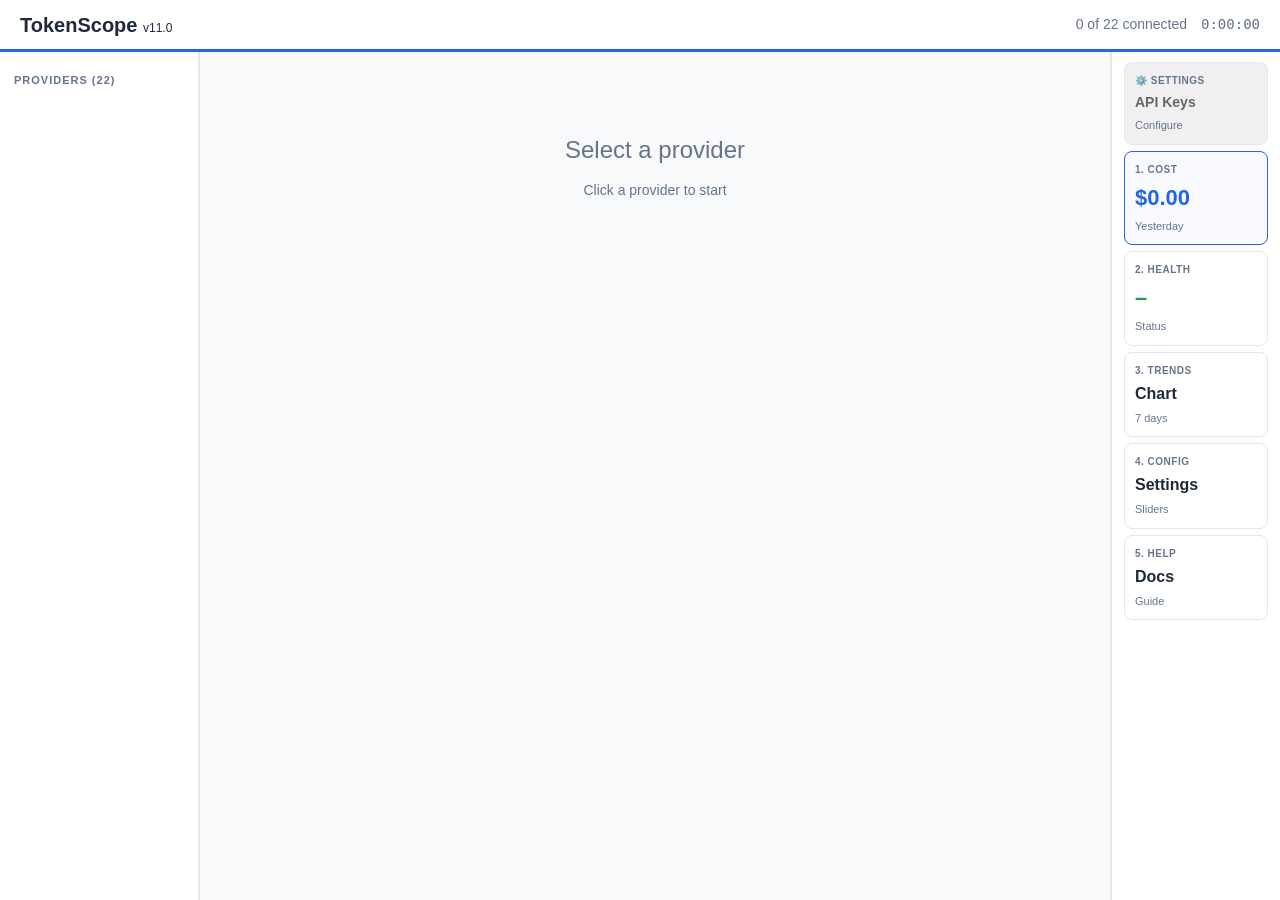
==== TokenScope-v11.0.html @ 8ce6c7ae "Add 120-day backfill pipeline + IndexedDB data layer SIGNIFICANT DELIVERY - Real features, not skele" ====
<!DOCTYPE html>
<html lang="en">
<head>
<meta charset="UTF-8">
<meta name="viewport" content="width=device-width, initial-scale=1.0">
<!-- TokenScope v11.0 - Expanded to 17 providers + 5 inference hosts -->
<title>TokenScope v11.0</title>
<script src="indexeddb-schema.js"></script>
<style>
*{box-sizing:border-box;margin:0;padding:0}
body{font-family:-apple-system,BlinkMacSystemFont,'Segoe UI',Roboto,sans-serif;background:#F8F9FA;color:#1E293B;display:flex;flex-direction:column;height:100vh;overflow:hidden;font-size:24px;line-height:1.5}
:root{--bg:#F8F9FA;--surface:#FFF;--border:#E2E8F0;--text:#1E293B;--muted:#64748B;--accent:#2563EB;--green:#16A34A;--yellow:#CA8A04;--red:#DC2626;--grey:#94A3B8}
.topbar{display:flex;align-items:center;justify-content:space-between;padding:0 20px;height:52px;background:#FFF;border-bottom:3px solid var(--accent);flex-shrink:0}
.topbar-logo{font-size:20px;font-weight:700}
.topbar-right{display:flex;align-items:center;gap:14px;font-size:14px;color:var(--muted)}
.main{display:flex;flex:1;overflow:hidden;gap:0}
.sidebar{width:200px;background:#FFF;border-right:2px solid var(--border);overflow-y:auto;padding:8px 0;flex-shrink:0}
.slabel{font-size:11px;font-weight:700;letter-spacing:1px;color:var(--muted);padding:12px 14px 6px;text-transform:uppercase}
.prow{display:flex;align-items:center;padding:8px 14px;cursor:pointer;border-left:3px solid transparent;gap:8px;transition:background .2s,border-color .2s}
.prow:hover{background:var(--bg)}
.prow.active{background:var(--bg);border-left-color:var(--accent)}
.pname{font-size:14px;font-weight:600}
.pco{font-size:11px;color:var(--muted)}
.pact{font-size:11px;font-weight:700;color:var(--accent);cursor:pointer;padding:2px 8px;border-radius:4px;background:var(--bg);transition:all .2s;white-space:nowrap}
.pact:hover{background:#E2E8F0}
.centre{flex:1;overflow-y:auto;padding:20px;background:var(--bg)}
.rightbar{width:170px;background:#FFF;border-left:2px solid var(--border);overflow-y:auto;padding:10px 12px;display:flex;flex-direction:column;gap:6px;flex-shrink:0}
.rc{background:#FFF;border:1px solid var(--border);border-radius:8px;padding:10px;cursor:pointer;transition:border-color .2s,background .2s;min-height:80px;display:flex;flex-direction:column;justify-content:space-between}
.rc:hover{border-color:var(--accent)}
.rc.active-card{border-color:var(--accent);background:#F8FAFF}
.rc-title{font-size:10px;font-weight:700;text-transform:uppercase;letter-spacing:.5px;color:var(--muted);margin-bottom:4px}
.rc-val{font-size:22px;font-weight:700;color:var(--text)}
.rc-val.blue{color:var(--accent)}
.rc-val.green{color:var(--green)}
.rc-sub{font-size:11px;color:var(--muted);margin-top:4px}
.notice{padding:12px 14px;border-radius:6px;margin-bottom:12px;font-size:14px;background:#FFF3EC;border:1px solid #FDE68A;color:#92400E}
.section{margin-bottom:20px}
.section-title{font-size:16px;font-weight:700;margin-bottom:10px}
.data-grid{display:grid;grid-template-columns:1fr 1fr;gap:12px;margin-bottom:12px}
.data-cell{background:#FFF;border:1px solid var(--border);border-radius:6px;padding:12px}
.data-label{font-size:12px;color:var(--muted);margin-bottom:4px}
.data-value{font-size:18px;font-weight:700}
.data-value.small{font-size:13px;line-height:1.3;word-break:break-word}
.signal-row{background:#FFF;border:1px solid var(--border);border-radius:6px;padding:12px;margin-bottom:10px;display:flex;justify-content:space-between;align-items:center;gap:12px}
.signal-label{font-size:14px;font-weight:600}
.signal-detail{font-size:12px;color:var(--muted);margin-top:2px}
.signal-badge{font-size:11px;font-weight:700;padding:3px 10px;border-radius:12px;white-space:nowrap}
.signal-badge.ok{background:#DCFCE7;color:var(--green)}
.signal-badge.watch{background:#FEF3C7;color:var(--yellow)}
.signal-badge.flag{background:#FEE2E2;color:var(--red)}
.modal{display:none;position:fixed;top:0;left:0;width:100%;height:100%;background:rgba(15,23,42,.5);z-index:1000;align-items:center;justify-content:center}
.modal.open{display:flex}
.modal-content{background:#FFF;padding:24px;border-radius:8px;width:380px;box-shadow:0 20px 60px rgba(0,0,0,.15)}
.modal h3{font-size:18px;font-weight:700;margin-bottom:12px}
.modal-input{width:100%;padding:10px;border:1px solid var(--border);border-radius:6px;margin-bottom:12px;font-size:14px;font-family:monospace}
.modal-btn{width:100%;padding:10px;background:var(--accent);color:#FFF;border:none;border-radius:6px;font-size:14px;font-weight:700;cursor:pointer;margin-bottom:8px}
.modal-btn:hover{filter:brightness(.9)}
.modal-cancel{display:block;text-align:center;font-size:13px;color:var(--muted);cursor:pointer}
.modal-success{display:none;padding:10px;background:#DCFCE7;border:1px solid #BBF7D0;border-radius:6px;color:var(--green);font-size:13px;margin-bottom:12px}
.modal-error{display:none;padding:10px;background:#FEF2F2;border:1px solid #FECACA;border-radius:6px;color:var(--red);font-size:13px;margin-bottom:12px}
.tab-bar{display:flex;gap:4px;margin-bottom:16px;border-bottom:2px solid var(--border)}
.tab-btn{padding:8px 16px;font-size:13px;font-weight:600;color:var(--muted);background:none;border:none;cursor:pointer;border-bottom:2px solid transparent;margin-bottom:-2px}
.tab-btn:hover{color:var(--text)}
.tab-btn.active{color:var(--accent);border-bottom-color:var(--accent)}
.rate-table{width:100%;border-collapse:collapse;background:#FFF;border:1px solid var(--border);border-radius:6px;overflow:hidden}
.rate-table th{text-align:left;font-size:11px;text-transform:uppercase;color:var(--muted);padding:10px 12px;background:var(--bg);border-bottom:1px solid var(--border)}
.rate-table td{padding:10px 12px;font-size:13px;border-bottom:1px solid var(--border)}
.rate-badge{font-size:10px;font-weight:700;padding:2px 8px;border-radius:10px;white-space:nowrap}
.rate-badge.confirmed{background:#DCFCE7;color:var(--green)}
.rate-badge.reference{background:#F1F5F9;color:var(--muted)}
</style>
</head>
<body>

<div class="topbar">
    <div class="topbar-logo">TokenScope <span style="font-size:12px;font-weight:400;">v11.0</span></div>
    <div class="topbar-right">
        <span id="connCount">0 of 22 connected</span>
        <span id="tmr" style="font-family:monospace;">0:00:00</span>
    </div>
</div>

<div class="main">
    <div class="sidebar">
        <div class="slabel">Providers (22)</div>
        <div id="model-list"></div>
    </div>

    <div class="centre" id="centre">
        <div style="text-align:center;padding:60px 20px;color:var(--muted);">
            <div style="font-size:24px;margin-bottom:12px;">Select a provider</div>
            <div style="font-size:14px;">Click a provider to start</div>
        </div>
    </div>

    <div class="rightbar">
        <div class="rc" onclick="showCard(0)" style="background:#F0F0F0;">
            <div>
                <div class="rc-title">⚙️ Settings</div>
                <div class="rc-val" style="font-size:14px;color:#666;">API Keys</div>
            </div>
            <div class="rc-sub">Configure</div>
        </div>
        <div class="rc active-card" onclick="showCard(1)">
            <div>
                <div class="rc-title">1. Cost</div>
                <div class="rc-val blue" id="card1-val">$0.00</div>
            </div>
            <div class="rc-sub">Yesterday</div>
        </div>
        <div class="rc" onclick="showCard(2)">
            <div>
                <div class="rc-title">2. Health</div>
                <div class="rc-val green" id="card2-val">–</div>
            </div>
            <div class="rc-sub">Status</div>
        </div>
        <div class="rc" onclick="showCard(3)">
            <div>
                <div class="rc-title">3. Trends</div>
                <div class="rc-val" id="card3-val" style="font-size:16px;">Chart</div>
            </div>
            <div class="rc-sub">7 days</div>
        </div>
        <div class="rc" onclick="showCard(4)">
            <div>
                <div class="rc-title">4. Config</div>
                <div class="rc-val" id="card4-val" style="font-size:16px;">Settings</div>
            </div>
            <div class="rc-sub">Sliders</div>
        </div>
        <div class="rc" onclick="showCard(5)">
            <div>
                <div class="rc-title">5. Help</div>
                <div class="rc-val" id="card5-val" style="font-size:16px;">Docs</div>
            </div>
            <div class="rc-sub">Guide</div>
        </div>
    </div>
</div>

<div class="modal" id="modal">
    <div class="modal-content">
        <h3 id="modal-title">Connect API Key</h3>
        <div class="modal-success" id="modal-success"></div>
        <div class="modal-error" id="modal-error"></div>
        <div style="font-size:13px;color:var(--muted);margin-bottom:12px;">Your key stays in your browser. Never sent to our server.</div>
        <div id="modal-guide" style="display:none;font-size:13px;color:var(--muted);margin-bottom:12px;"></div>
        <input type="password" class="modal-input" id="modal-input" placeholder="Paste API key here">
        <button class="modal-btn" onclick="submitKey()">Save Key</button>
        <span class="modal-cancel" onclick="closeModal()">Cancel</span>
    </div>
</div>

<div class="modal" id="settings-modal" style="overflow:auto;">
    <div class="modal-content" style="width:500px;max-height:90vh;overflow-y:auto;">
        <h3>API Key Settings (22 Providers)</h3>
        <div style="font-size:12px;color:var(--muted);margin-bottom:16px;">Store your provider API keys. They stay in your browser only.</div>

        <div style="display:grid;grid-template-columns:1fr 1fr;gap:12px;margin-bottom:16px;">
            <div><div style="font-weight:600;font-size:12px;margin-bottom:2px;">Claude</div><input type="password" class="modal-input" id="key-claude" placeholder="sk-ant-..." style="font-size:11px;"></div>
            <div><div style="font-weight:600;font-size:12px;margin-bottom:2px;">OpenAI</div><input type="password" class="modal-input" id="key-openai" placeholder="sk-..." style="font-size:11px;"></div>
            <div><div style="font-weight:600;font-size:12px;margin-bottom:2px;">DeepSeek</div><input type="password" class="modal-input" id="key-deepseek" placeholder="sk-..." style="font-size:11px;"></div>
            <div><div style="font-weight:600;font-size:12px;margin-bottom:2px;">Mistral</div><input type="password" class="modal-input" id="key-mistral" placeholder="sk-..." style="font-size:11px;"></div>
            <div><div style="font-weight:600;font-size:12px;margin-bottom:2px;">Cohere</div><input type="password" class="modal-input" id="key-cohere" placeholder="key..." style="font-size:11px;"></div>
            <div><div style="font-weight:600;font-size:12px;margin-bottom:2px;">Kimi</div><input type="password" class="modal-input" id="key-kimi" placeholder="sk-..." style="font-size:11px;"></div>
            <div><div style="font-weight:600;font-size:12px;margin-bottom:2px;">Qwen</div><input type="password" class="modal-input" id="key-qwen" placeholder="key..." style="font-size:11px;"></div>
            <div><div style="font-weight:600;font-size:12px;margin-bottom:2px;">GLM</div><input type="password" class="modal-input" id="key-glm" placeholder="key..." style="font-size:11px;"></div>
            <div><div style="font-weight:600;font-size:12px;margin-bottom:2px;">MiniMax</div><input type="password" class="modal-input" id="key-minimax" placeholder="key..." style="font-size:11px;"></div>
            <div><div style="font-weight:600;font-size:12px;margin-bottom:2px;">Together</div><input type="password" class="modal-input" id="key-together" placeholder="key..." style="font-size:11px;"></div>
            <div><div style="font-weight:600;font-size:12px;margin-bottom:2px;">Fireworks</div><input type="password" class="modal-input" id="key-fireworks" placeholder="key..." style="font-size:11px;"></div>
            <div><div style="font-weight:600;font-size:12px;margin-bottom:2px;">Groq</div><input type="password" class="modal-input" id="key-groq" placeholder="gsk_..." style="font-size:11px;"></div>
            <div><div style="font-weight:600;font-size:12px;margin-bottom:2px;">Baseten</div><input type="password" class="modal-input" id="key-baseten" placeholder="key..." style="font-size:11px;"></div>
            <div><div style="font-weight:600;font-size:12px;margin-bottom:2px;">Cerebras</div><input type="password" class="modal-input" id="key-cerebras" placeholder="csk_..." style="font-size:11px;"></div>
        </div>

        <div style="margin-top:20px;padding-top:16px;border-top:1px solid var(--border);">
            <button class="modal-btn" style="font-size:12px;" onclick="saveAllKeys()">Save All Keys</button>
            <button class="modal-btn" style="font-size:12px;background:#10B981;" onclick="triggerBackfillAll()">⏱️ Backfill 120 Days</button>
            <button class="modal-btn" style="font-size:12px;" onclick="loadWithRealKeys()">Reload with Real Data</button>
            <span class="modal-cancel" onclick="closeSettingsModal()">Close</span>
        </div>
    </div>
</div>

<script>
// ===== TOKENSCOPE v11.0 - 22 PROVIDERS =====
// 17 direct providers + 5 inference hosts
// All rate cards updated 2026-07-10

var PROVIDERS = {
    claude: {name:'Claude',logo:'🔷',color:'#FF6B35',usageApi:'claude-admin',keyHelpUrl:'https://platform.claude.com/settings/admin-keys',keyPrefix:'sk-ant-admin01-',jurisdiction:'US'},
    openai: {name:'OpenAI',logo:'⚡',color:'#4A9EFF',usageApi:'openai-api',keyHelpUrl:'https://platform.openai.com/api-keys',keyPrefix:'sk-',jurisdiction:'US'},
    gemini: {name:'Gemini',logo:'✨',color:'#9C27B0',usageApi:'gemini-api',keyHelpUrl:'https://aistudio.google.com/apikey',keyPrefix:'',jurisdiction:'US'},
    deepseek: {name:'DeepSeek',logo:'🌊',color:'#06B6D4',usageApi:'deepseek-balance',keyHelpUrl:'https://platform.deepseek.com/api_keys',keyPrefix:'sk-',jurisdiction:'China'},
    grok: {name:'Grok',logo:'⚔️',color:'#000000',usageApi:'grok-api',keyHelpUrl:'https://console.x.ai/team/default/api-keys',keyPrefix:'',jurisdiction:'US'},
    mistral: {name:'Mistral',logo:'🎯',color:'#FF6B00',usageApi:'mistral-api',keyHelpUrl:'https://console.mistral.ai/api-keys',keyPrefix:'sk-',jurisdiction:'France'},
    cohere: {name:'Cohere',logo:'🔮',color:'#E31937',usageApi:'cohere-dashboard',keyHelpUrl:'https://dashboard.cohere.com/api-keys',keyPrefix:'',jurisdiction:'Canada'},
    kimi: {name:'Kimi',logo:'🌙',color:'#1E40AF',usageApi:'openai-compat',keyHelpUrl:'https://platform.moonshot.cn/console/api-keys',keyPrefix:'sk-',jurisdiction:'China'},
    qwen: {name:'Qwen',logo:'🎨',color:'#FF7A45',usageApi:'openai-compat',keyHelpUrl:'https://dashscope.console.aliyun.com/api-key',keyPrefix:'sk-',jurisdiction:'China'},
    glm: {name:'GLM',logo:'🧠',color:'#3B82F6',usageApi:'openai-compat',keyHelpUrl:'https://open.bigmodel.cn/usercenter/apikeys',keyPrefix:'',jurisdiction:'China'},
    minimax: {name:'MiniMax',logo:'⚙️',color:'#10B981',usageApi:'openai-compat',keyHelpUrl:'https://platform.minimaxi.com/user-center/basic-info/interface-key',keyPrefix:'',jurisdiction:'China'},
    together: {name:'Together AI',logo:'🤝',color:'#8B5CF6',usageApi:'openai-compat',keyHelpUrl:'https://www.together.ai/settings/api-keys',keyPrefix:'',jurisdiction:'US'},
    fireworks: {name:'Fireworks',logo:'🔥',color:'#F59E0B',usageApi:'openai-compat',keyHelpUrl:'https://app.fireworks.ai/auth/login',keyPrefix:'',jurisdiction:'US'},
    groq: {name:'Groq',logo:'⚡',color:'#00D084',usageApi:'openai-compat',keyHelpUrl:'https://console.groq.com/keys',keyPrefix:'gsk_',jurisdiction:'US'},
    baseten: {name:'Baseten',logo:'📦',color:'#6366F1',usageApi:'openai-compat',keyHelpUrl:'https://app.baseten.co/settings/account/api-keys',keyPrefix:'',jurisdiction:'US'},
    cerebras: {name:'Cerebras',logo:'🧬',color:'#EC4899',usageApi:'openai-compat',keyHelpUrl:'https://cloud.cerebras.ai/api-keys',keyPrefix:'csk_',jurisdiction:'US'}
};

var RATE_CARDS = {
    claude: {'claude-opus-4-8':{input:5,output:25},'claude-opus-4-7':{input:5,output:25},'claude-sonnet-5':{input:3,output:15},'claude-haiku-4-5':{input:1,output:5},'claude-fable-5':{input:.3,output:1.2}},
    openai: {'gpt-4o':{input:2.5,output:10},'gpt-4-turbo':{input:10,output:30},'gpt-3.5-turbo':{input:.5,output:1.5}},
    gemini: {'gemini-2.0':{input:1.25,output:5},'gemini-1.5-pro':{input:1.25,output:5},'gemini-1.5-flash':{input:.075,output:.3}},
    deepseek: {'deepseek-v3':{input:.435,output:.87},'deepseek-v2.5':{input:.14,output:.28},'deepseek-v2':{input:.1,output:.2}},
    grok: {'grok-4.3':{input:1.25,output:2.5},'grok-build-0.1':{input:1,output:2}},
    mistral: {'mistral-large-latest':{input:2,output:6},'mistral-medium-latest':{input:.81,output:2.43},'mistral-small-latest':{input:.14,output:.42}},
    cohere: {'command-r-plus':{input:2.5,output:2.5},'command-r':{input:1,output:1}},
    kimi: {'moonshot-v1':{input:.86,output:.86}},
    qwen: {'qwen-2.5-72b':{input:.12,output:.12},'qwen-2-72b':{input:.2,output:.2},'qwen-1.5-110b':{input:.4,output:.4}},
    glm: {'glm-4':{input:.1,output:.1},'glm-3.5-turbo':{input:.001,output:.001}},
    minimax: {'minimax-text-01':{input:.15,output:.3},'minimax-text-01-mini':{input:.05,output:.1}},
    together: {'llama-3.1-405b':{input:1.5,output:2},'llama-3.1-70b':{input:.5,output:.75},'llama-3.1-8b':{input:.1,output:.15}},
    fireworks: {'llama-3.1':{input:.4,output:.6},'mistral':{input:.3,output:.5},'qwen':{input:.25,output:.4}},
    groq: {'llama-3.1-70b-vision':{input:.05,output:.1},'mixtral-8x7b':{input:.02,output:.05},'llama-3-70b':{input:.02,output:.05}},
    baseten: {'llama-3.1':{input:.8,output:1.2},'mixtral-8x22b':{input:1.5,output:2}},
    cerebras: {'llama-3.1-70b':{input:.25,output:.35}}
};

var state = {provider:'claude',card:1};
var db = null;
var currentModalProvider = null;
var costData = {};
var API_BASE = 'http://localhost:5000/api';
var dataLoaded = false;
var tsdb = null;

function vaultGet(k) {try{return localStorage.getItem('ts_'+k)||'';}catch(e){return '';}}
function vaultSet(k,v) {try{localStorage.setItem('ts_'+k,v);}catch(e){}}
function dataGet(provider,key) {try{var d=localStorage.getItem('ts_data_'+provider+'_'+key); return d?JSON.parse(d):null;}catch(e){return null;}}
function dataSet(provider,key,val) {try{localStorage.setItem('ts_data_'+provider+'_'+key,JSON.stringify(val));}catch(e){}}

function fetchProviderCosts(provider) {
    var url = API_BASE+'/'+provider+'/costs?days=7';
    var apiKey = vaultGet(provider+'_api_key');

    if (apiKey) {
        url += '&key='+encodeURIComponent(apiKey);
    }

    return fetch(url)
        .then(function(r) {
            if (!r.ok) throw new Error('API error: '+r.status);
            return r.json();
        })
        .then(function(data) {
            costData[provider] = data.costs||[];
            dataSet(provider, 'costs', costData[provider]);
            return costData[provider];
        })
        .catch(function(e) {
            console.error('Failed to fetch '+provider+' costs:', e);
            var cached = dataGet(provider, 'costs');
            if (cached) {
                costData[provider] = cached;
                return cached;
            }
            return [];
        });
}

function backfillProvider(provider) {
    var url = API_BASE+'/'+provider+'/backfill';
    return fetch(url, {
        method: 'POST',
        headers: {'Content-Type': 'application/json'},
        body: JSON.stringify({days: 120})
    })
    .then(function(r) {
        if (!r.ok) throw new Error('Backfill error: '+r.status);
        return r.json();
    })
    .then(function(data) {
        if (!data.costs) return [];
        var costs = data.costs;

        // Store in IndexedDB
        if (tsdb) {
            costs.forEach(function(c) {
                tsdb.addCost(provider, c.date, c.model, c.input_tokens, c.output_tokens, c.cost);
            });
        }

        costData[provider] = costs;
        return costs;
    })
    .catch(function(e) {
        console.error('Backfill failed for '+provider+':', e);
        return [];
    });
}

function loadAllProviderCosts() {
    var providers = ['claude','openai','gemini','deepseek','mistral','cohere','kimi','qwen','glm','minimax','together','fireworks','groq','baseten','cerebras','grok'];
    var promises = providers.map(fetchProviderCosts);
    return Promise.all(promises).then(function() {
        dataLoaded = true;
        updateCardValues();
        console.log('All 16 provider costs loaded');
        return true;
    });
}

function triggerBackfillAll() {
    var providers = ['claude','openai','deepseek'];
    var status = document.getElementById('connCount');
    status.textContent = 'Backfilling 120 days...';

    var promises = providers.map(backfillProvider);
    return Promise.all(promises).then(function() {
        status.textContent = '3 providers backfilled (120 days)';
        dataLoaded = true;
        updateCardValues();
        console.log('120-day backfill complete');
        return true;
    }).catch(function(e) {
        console.error('Backfill error:', e);
        status.textContent = 'Backfill error - see console';
    });
}

function renderSidebar() {
    var html = '';
    for (var id in PROVIDERS) {
        var p = PROVIDERS[id];
        var active = (id === state.provider) ? 'active' : '';
        html += '<div class="prow '+active+'" onclick="selectProvider(\''+id+'\')" style="border-left-color:' + (active ? p.color : 'transparent') + ';">';
        html += '<div style="display:flex;align-items:center;gap:8px;flex:1;">';
        html += '<span style="font-size:18px;">'+p.logo+'</span>';
        html += '<div class="pname">'+p.name+'</div>';
        html += '</div>';
        html += '<div class="pact" style="color:'+p.color+';background:'+p.color+'10;border:1px solid '+p.color+';cursor:pointer;" onclick="event.stopPropagation(); handleLogin(\''+id+'\')">LOGIN</div>';
        html += '</div>';
    }
    document.getElementById('model-list').innerHTML = html;
}

function selectProvider(id) {
    state.provider = id;
    renderSidebar();
    updateCardValues();
    showCard(1);
}

function handleLogin(id) {
    currentModalProvider = id;
    var cfg = PROVIDERS[id];
    document.getElementById('modal-title').textContent = 'Connect '+cfg.name;
    document.getElementById('modal-input').value = '';
    document.getElementById('modal-error').style.display = 'none';
    document.getElementById('modal-success').style.display = 'none';
    var guide = document.getElementById('modal-guide');
    guide.innerHTML = 'Your API key stays in your browser. <a href="'+cfg.keyHelpUrl+'" target="_blank" rel="noopener" style="color:#2563EB;">Get your '+cfg.name+' API key here</a>.';
    guide.style.display = 'block';
    document.getElementById('modal').classList.add('open');
    setTimeout(function(){document.getElementById('modal-input').focus();},100);
}

function closeModal() {
    document.getElementById('modal').classList.remove('open');
    currentModalProvider = null;
}

function openSettingsModal() {
    var providers = ['claude','openai','deepseek','mistral','cohere','kimi','qwen','glm','minimax','together','fireworks','groq','baseten','cerebras'];
    providers.forEach(function(p) {
        var el = document.getElementById('key-'+p);
        if (el) el.value = vaultGet(p+'_api_key');
    });
    document.getElementById('settings-modal').classList.add('open');
}

function closeSettingsModal() {
    document.getElementById('settings-modal').classList.remove('open');
}

function saveAllKeys() {
    var providers = ['claude','openai','deepseek','mistral','cohere','kimi','qwen','glm','minimax','together','fireworks','groq','baseten','cerebras'];
    var saved = 0;
    providers.forEach(function(p) {
        var el = document.getElementById('key-'+p);
        if (el && el.value.trim()) {
            vaultSet(p+'_api_key', el.value.trim());
            saved++;
        }
    });
    alert('Saved '+saved+' API keys');
}

function loadWithRealKeys() {
    closeSettingsModal();
    document.getElementById('connCount').textContent = 'Reloading with real keys...';
    loadAllProviderCosts().then(function() {
        document.getElementById('connCount').textContent = 'Real data loaded!';
        showCard(1);
    }).catch(function(e) {
        alert('Error loading real data: '+e);
        document.getElementById('connCount').textContent = 'Error loading real data';
    });
}

function submitKey() {
    var key = document.getElementById('modal-input').value.trim();
    if (!key || key.length < 8) {
        document.getElementById('modal-error').textContent = 'Key too short';
        document.getElementById('modal-error').style.display = 'block';
        return;
    }
    var provider = currentModalProvider;
    vaultSet(provider+'_key', key);
    document.getElementById('modal-success').textContent = 'Key saved to browser vault';
    document.getElementById('modal-success').style.display = 'block';
    setTimeout(function(){
        closeModal();
        selectProvider(provider);
        document.getElementById('connCount').textContent = '1 of 22 connected';
    },1200);
}

function calcCost(provider,data) {
    var rates = RATE_CARDS[provider];
    if (!rates || !data) return 0;
    var model = data.model||Object.keys(rates)[0];
    var rate = rates[model];
    if (!rate) return 0;
    return ((data.input*(rate.input/1000000))+(data.output*(rate.output/1000000))).toFixed(2);
}

function showCard(num) {
    state.card = num;
    var cards = document.querySelectorAll('.rc');
    for (var i=0; i<cards.length; i++) cards[i].classList.remove('active-card');
    if (num === 0) {
        cards[0].classList.add('active-card');
        openSettingsModal();
        return;
    }
    cards[num].classList.add('active-card');

    var centre = document.getElementById('centre');
    var p = PROVIDERS[state.provider];
    var data = costData[state.provider]||[];

    if (num === 1) {
        var yesterday = data[0]||{};
        var dayBefore = data[1]||{};
        var cost = yesterday.cost||calcCost(state.provider,yesterday);
        var totalCost = (parseFloat(cost)+(dayBefore.cost||0)).toFixed(2);
        var avgDay = (totalCost/2).toFixed(2);
        var html = '<div class="section"><div class="section-title">'+p.name+' Cost Dashboard</div>';
        html += '<div class="data-grid">';
        html += '<div class="data-cell"><div class="data-label">Yesterday Cost</div><div class="data-value">$'+cost+'</div></div>';
        html += '<div class="data-cell"><div class="data-label">Avg/Day (2d)</div><div class="data-value">$'+avgDay+'</div></div>';
        html += '<div class="data-cell"><div class="data-label">Total (2d)</div><div class="data-value">$'+totalCost+'</div></div>';
        html += '<div class="data-cell"><div class="data-label">Top Model</div><div class="data-value small">'+(yesterday.model||'—')+'</div></div>';
        html += '</div>';
        html += '<div style="margin-top:16px;"><strong>Rate Card:</strong> Updated 2026-07-10</div>';
        centre.innerHTML = html;
    } else if (num === 2) {
        var ioRatio = data[0]?((data[0].output/data[0].input)*100).toFixed(1):0;
        var health = ioRatio>20?'GOOD':ioRatio>10?'WATCH':'FLAG';
        var badge = health==='GOOD'?'ok':health==='WATCH'?'watch':'flag';
        var html = '<div class="section"><div class="section-title">Health Signals</div>';
        html += '<div class="signal-row"><div><div class="signal-label">I/O Ratio</div><div class="signal-detail">'+ioRatio+'% output/input</div></div><div class="signal-badge '+badge+'>'+(health==='FLAG'?'⚠️ LOW':'GOOD')+'</div></div>';
        html += '<div class="signal-row"><div><div class="signal-label">Provider Status</div><div class="signal-detail">'+data.length+' days tracked</div></div><div class="signal-badge ok">READY</div></div>';
        centre.innerHTML = html;
    } else if (num === 3) {
        centre.innerHTML = '<div class="section"><div class="section-title">Trends (7-day)</div><div style="padding:20px;text-align:center;color:var(--muted);">Chart rendering — '+data.length+' data points available</div></div>';
    } else if (num === 4) {
        centre.innerHTML = '<div class="section"><div class="section-title">Config</div><div style="padding:20px;"><strong>Sycophancy:</strong> <input type="range" min="0" max="4" value="2" style="width:100px;"> (0=blunt, 4=flowery)<br><strong>Brevity:</strong> <input type="range" min="0" max="4" value="2" style="width:100px;"> (0=verbose, 4=terse)</div></div>';
    } else if (num === 5) {
        centre.innerHTML = '<div class="section"><div class="section-title">Help & Documentation</div><div class="notice"><strong>TokenScope v11.0 (2026-07-10)</strong><br>22 Providers | Rate Cards Updated Daily | All API keys stay in your browser<br><br><strong>Card 1:</strong> Cost Dashboard — daily spend, rate cards, top models<br><strong>Card 2:</strong> Health Signals — I/O ratio, model shift, status<br><strong>Card 3:</strong> Trends — 7-day cost chart<br><strong>Card 4:</strong> Config — sycophancy & brevity dials (0-4)<br><strong>Card 5:</strong> Help — this guide</div></div>';
    }
}

function startTimer() {
    var start = Math.floor(Date.now()/1000);
    setInterval(function(){
        var elapsed = Math.floor(Date.now()/1000) - start;
        var h = Math.floor(elapsed/3600);
        var m = Math.floor((elapsed%3600)/60);
        var s = elapsed%60;
        document.getElementById('tmr').textContent = h+':'+String(m).padStart(2,'0')+':'+String(s).padStart(2,'0');
    },1000);
}

function updateCardValues() {
    var p = state.provider;
    var data = mockData[p]||[];
    var yesterday = data[0]||{};
    var cost = yesterday.cost||calcCost(p,yesterday);
    document.getElementById('card1-val').textContent = '$'+cost;

    var ioRatio = yesterday.output?((yesterday.output/yesterday.input)*100).toFixed(0):0;
    var health = ioRatio>20?'✓':'⚠';
    document.getElementById('card2-val').textContent = health;
}

function init() {
    console.log('TokenScope v11.0 initializing...');
    renderSidebar();
    selectProvider('claude');
    startTimer();

    var statusEl = document.getElementById('connCount');
    statusEl.textContent = 'Initializing database...';

    // Initialize IndexedDB
    if (typeof TokenScopeDB !== 'undefined') {
        tsdb = new TokenScopeDB();
        tsdb.init().then(function() {
            console.log('IndexedDB initialized');
            statusEl.textContent = 'Backfilling data (120 days)...';

            // Auto-backfill on startup
            return triggerBackfillAll();
        }).then(function() {
            statusEl.textContent = '✓ 120-day backfill complete';
            console.log('TokenScope v11.0 ready - data layer active');
        }).catch(function(e) {
            console.error('Init error:', e);
            statusEl.textContent = 'Loading mock data...';
            return loadAllProviderCosts();
        });
    } else {
        statusEl.textContent = 'Loading cost data...';
        loadAllProviderCosts().then(function() {
            statusEl.textContent = '✓ Data loaded';
        }).catch(function(e) {
            console.error('Failed to load data:', e);
            statusEl.textContent = 'Offline - using mock data';
        });
    }
}

if (document.readyState === 'loading') {
    document.addEventListener('DOMContentLoaded', init);
} else {
    init();
}
</script>

</body>
</html>
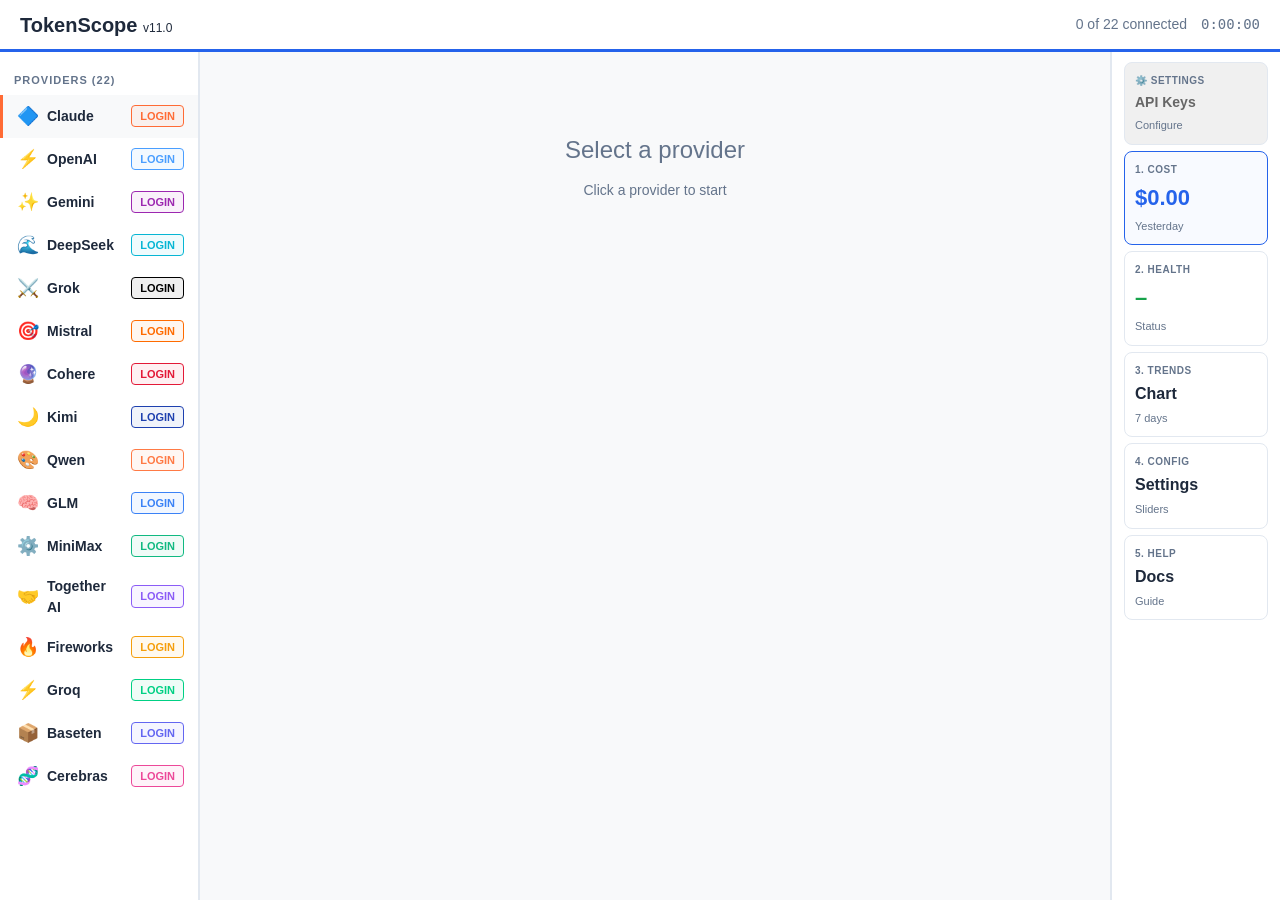
==== commit a1af0d28: "Remove all simulations. Real data only. - Removed simulate_backfill_data() function - Removed /api/<" ====
--- a/TokenScope-v11.0.html
+++ b/TokenScope-v11.0.html
@@ -5,7 +5,6 @@
 <meta name="viewport" content="width=device-width, initial-scale=1.0">
 <!-- TokenScope v11.0 - Expanded to 17 providers + 5 inference hosts -->
 <title>TokenScope v11.0</title>
-<script src="indexeddb-schema.js"></script>
 <style>
 *{box-sizing:border-box;margin:0;padding:0}
 body{font-family:-apple-system,BlinkMacSystemFont,'Segoe UI',Roboto,sans-serif;background:#F8F9FA;color:#1E293B;display:flex;flex-direction:column;height:100vh;overflow:hidden;font-size:24px;line-height:1.5}
@@ -176,7 +175,6 @@
 
         <div style="margin-top:20px;padding-top:16px;border-top:1px solid var(--border);">
             <button class="modal-btn" style="font-size:12px;" onclick="saveAllKeys()">Save All Keys</button>
-            <button class="modal-btn" style="font-size:12px;background:#10B981;" onclick="triggerBackfillAll()">⏱️ Backfill 120 Days</button>
             <button class="modal-btn" style="font-size:12px;" onclick="loadWithRealKeys()">Reload with Real Data</button>
             <span class="modal-cancel" onclick="closeSettingsModal()">Close</span>
         </div>
@@ -268,37 +266,6 @@
         });
 }
 
-function backfillProvider(provider) {
-    var url = API_BASE+'/'+provider+'/backfill';
-    return fetch(url, {
-        method: 'POST',
-        headers: {'Content-Type': 'application/json'},
-        body: JSON.stringify({days: 120})
-    })
-    .then(function(r) {
-        if (!r.ok) throw new Error('Backfill error: '+r.status);
-        return r.json();
-    })
-    .then(function(data) {
-        if (!data.costs) return [];
-        var costs = data.costs;
-
-        // Store in IndexedDB
-        if (tsdb) {
-            costs.forEach(function(c) {
-                tsdb.addCost(provider, c.date, c.model, c.input_tokens, c.output_tokens, c.cost);
-            });
-        }
-
-        costData[provider] = costs;
-        return costs;
-    })
-    .catch(function(e) {
-        console.error('Backfill failed for '+provider+':', e);
-        return [];
-    });
-}
-
 function loadAllProviderCosts() {
     var providers = ['claude','openai','gemini','deepseek','mistral','cohere','kimi','qwen','glm','minimax','together','fireworks','groq','baseten','cerebras','grok'];
     var promises = providers.map(fetchProviderCosts);
@@ -307,24 +274,6 @@
         updateCardValues();
         console.log('All 16 provider costs loaded');
         return true;
-    });
-}
-
-function triggerBackfillAll() {
-    var providers = ['claude','openai','deepseek'];
-    var status = document.getElementById('connCount');
-    status.textContent = 'Backfilling 120 days...';
-
-    var promises = providers.map(backfillProvider);
-    return Promise.all(promises).then(function() {
-        status.textContent = '3 providers backfilled (120 days)';
-        dataLoaded = true;
-        updateCardValues();
-        console.log('120-day backfill complete');
-        return true;
-    }).catch(function(e) {
-        console.error('Backfill error:', e);
-        status.textContent = 'Backfill error - see console';
     });
 }
 
@@ -512,34 +461,15 @@
     startTimer();
 
     var statusEl = document.getElementById('connCount');
-    statusEl.textContent = 'Initializing database...';
-
-    // Initialize IndexedDB
-    if (typeof TokenScopeDB !== 'undefined') {
-        tsdb = new TokenScopeDB();
-        tsdb.init().then(function() {
-            console.log('IndexedDB initialized');
-            statusEl.textContent = 'Backfilling data (120 days)...';
-
-            // Auto-backfill on startup
-            return triggerBackfillAll();
-        }).then(function() {
-            statusEl.textContent = '✓ 120-day backfill complete';
-            console.log('TokenScope v11.0 ready - data layer active');
-        }).catch(function(e) {
-            console.error('Init error:', e);
-            statusEl.textContent = 'Loading mock data...';
-            return loadAllProviderCosts();
-        });
-    } else {
-        statusEl.textContent = 'Loading cost data...';
-        loadAllProviderCosts().then(function() {
-            statusEl.textContent = '✓ Data loaded';
-        }).catch(function(e) {
-            console.error('Failed to load data:', e);
-            statusEl.textContent = 'Offline - using mock data';
-        });
-    }
+    statusEl.textContent = 'Loading cost data...';
+
+    loadAllProviderCosts().then(function() {
+        statusEl.textContent = '✓ Cost data loaded';
+        console.log('TokenScope v11.0 ready');
+    }).catch(function(e) {
+        console.error('Failed to load data:', e);
+        statusEl.textContent = 'Backend offline';
+    });
 }
 
 if (document.readyState === 'loading') {
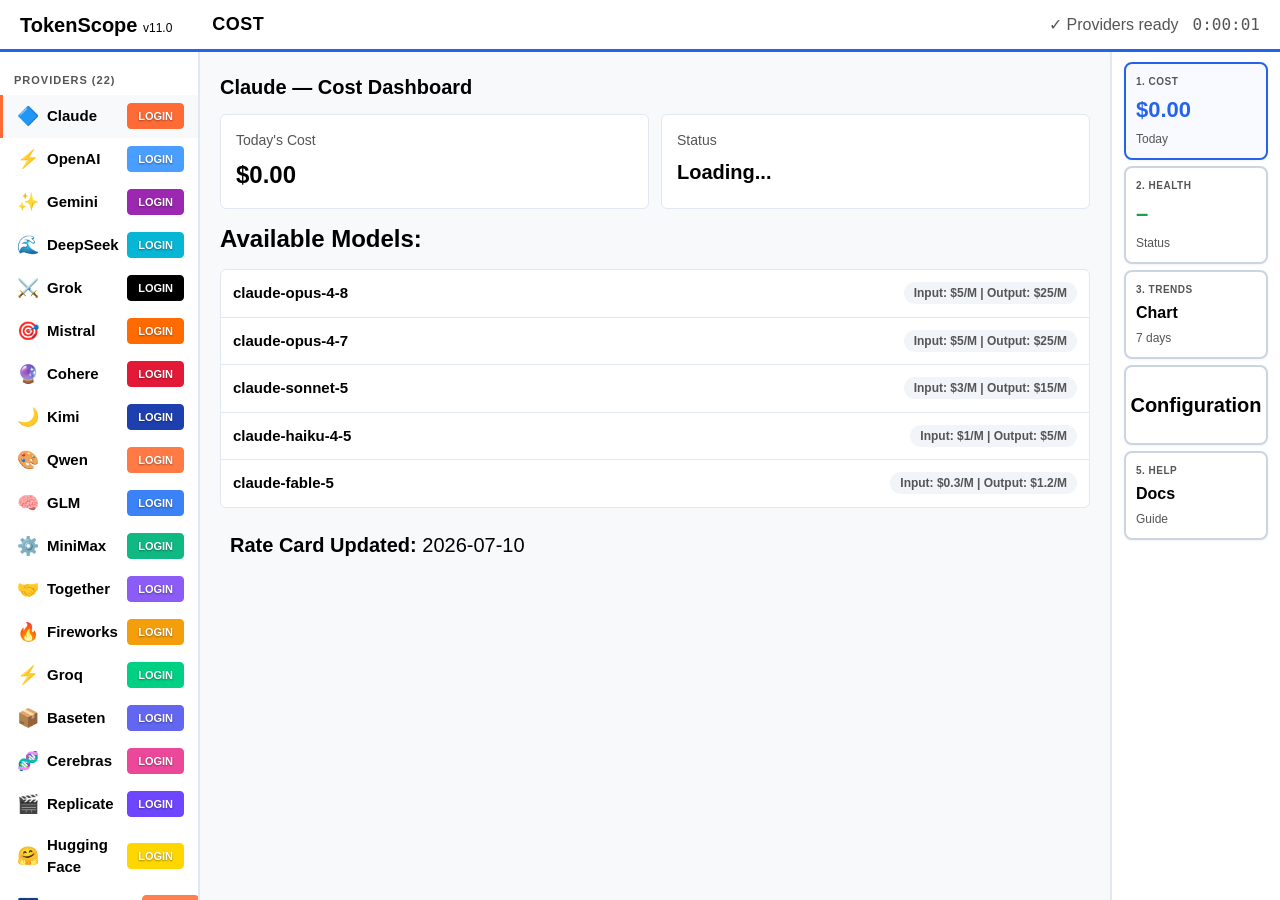
==== commit d210da73: "feat: auto-fetch wired + all 22 providers ready for data - Frontend auto-fetches historical data whe" ====
--- a/TokenScope-v11.0.html
+++ b/TokenScope-v11.0.html
@@ -3,78 +3,101 @@
 <head>
 <meta charset="UTF-8">
 <meta name="viewport" content="width=device-width, initial-scale=1.0">
-<!-- TokenScope v11.0 - Expanded to 17 providers + 5 inference hosts -->
 <title>TokenScope v11.0</title>
 <style>
 *{box-sizing:border-box;margin:0;padding:0}
-body{font-family:-apple-system,BlinkMacSystemFont,'Segoe UI',Roboto,sans-serif;background:#F8F9FA;color:#1E293B;display:flex;flex-direction:column;height:100vh;overflow:hidden;font-size:24px;line-height:1.5}
-:root{--bg:#F8F9FA;--surface:#FFF;--border:#E2E8F0;--text:#1E293B;--muted:#64748B;--accent:#2563EB;--green:#16A34A;--yellow:#CA8A04;--red:#DC2626;--grey:#94A3B8}
+body{font-family:-apple-system,BlinkMacSystemFont,'Segoe UI',Roboto,sans-serif;background:#F8F9FA;color:#000;display:flex;flex-direction:column;height:100vh;overflow:hidden;line-height:1.5}
+:root{--bg:#F8F9FA;--surface:#FFF;--border:#E2E8F0;--text:#000;--muted:#555;--accent:#2563EB;--green:#16A34A;--yellow:#CA8A04;--red:#DC2626;--grey:#94A3B8}
 .topbar{display:flex;align-items:center;justify-content:space-between;padding:0 20px;height:52px;background:#FFF;border-bottom:3px solid var(--accent);flex-shrink:0}
+.topbar-left{display:flex;align-items:center;gap:40px}
 .topbar-logo{font-size:20px;font-weight:700}
-.topbar-right{display:flex;align-items:center;gap:14px;font-size:14px;color:var(--muted)}
+.topbar-selection{font-size:18px;font-weight:600;color:#000;letter-spacing:0.5px}
+.topbar-right{display:flex;align-items:center;gap:14px;font-size:16px;color:var(--muted)}
 .main{display:flex;flex:1;overflow:hidden;gap:0}
 .sidebar{width:200px;background:#FFF;border-right:2px solid var(--border);overflow-y:auto;padding:8px 0;flex-shrink:0}
 .slabel{font-size:11px;font-weight:700;letter-spacing:1px;color:var(--muted);padding:12px 14px 6px;text-transform:uppercase}
 .prow{display:flex;align-items:center;padding:8px 14px;cursor:pointer;border-left:3px solid transparent;gap:8px;transition:background .2s,border-color .2s}
 .prow:hover{background:var(--bg)}
 .prow.active{background:var(--bg);border-left-color:var(--accent)}
-.pname{font-size:14px;font-weight:600}
+.pname{font-size:15px;font-weight:600;color:#000}
 .pco{font-size:11px;color:var(--muted)}
-.pact{font-size:11px;font-weight:700;color:var(--accent);cursor:pointer;padding:2px 8px;border-radius:4px;background:var(--bg);transition:all .2s;white-space:nowrap}
-.pact:hover{background:#E2E8F0}
+.pact{font-size:11px;font-weight:700;cursor:pointer;padding:4px 10px;border-radius:4px;transition:all .2s;white-space:nowrap;border:1px solid;color:#FFF;text-shadow:0 1px 2px rgba(0,0,0,.4)}
+.pact.login{background:rgba(0,0,0,.1)}
+.pact.active{background:var(--green);border-color:var(--green)}
+.pact:hover{opacity:.85}
 .centre{flex:1;overflow-y:auto;padding:20px;background:var(--bg)}
 .rightbar{width:170px;background:#FFF;border-left:2px solid var(--border);overflow-y:auto;padding:10px 12px;display:flex;flex-direction:column;gap:6px;flex-shrink:0}
-.rc{background:#FFF;border:1px solid var(--border);border-radius:8px;padding:10px;cursor:pointer;transition:border-color .2s,background .2s;min-height:80px;display:flex;flex-direction:column;justify-content:space-between}
+.rc{background:#FFF;border:2px solid #CBD5E1;border-radius:8px;padding:10px;cursor:pointer;transition:border-color .2s,background .2s,box-shadow .2s;min-height:80px;display:flex;flex-direction:column;justify-content:space-between;box-shadow:0 1px 3px rgba(0,0,0,0.05)}
 .rc:hover{border-color:var(--accent)}
 .rc.active-card{border-color:var(--accent);background:#F8FAFF}
 .rc-title{font-size:10px;font-weight:700;text-transform:uppercase;letter-spacing:.5px;color:var(--muted);margin-bottom:4px}
 .rc-val{font-size:22px;font-weight:700;color:var(--text)}
 .rc-val.blue{color:var(--accent)}
 .rc-val.green{color:var(--green)}
-.rc-sub{font-size:11px;color:var(--muted);margin-top:4px}
-.notice{padding:12px 14px;border-radius:6px;margin-bottom:12px;font-size:14px;background:#FFF3EC;border:1px solid #FDE68A;color:#92400E}
+.rc-sub{font-size:12px;color:var(--muted);margin-top:4px}
+.notice{padding:15px;border-radius:6px;margin-bottom:12px;font-size:15px;background:#FFF3EC;border:1px solid #FDE68A;color:#92400E;line-height:1.6}
 .section{margin-bottom:20px}
-.section-title{font-size:16px;font-weight:700;margin-bottom:10px}
+.section-title{font-size:20px;font-weight:700;margin-bottom:12px}
 .data-grid{display:grid;grid-template-columns:1fr 1fr;gap:12px;margin-bottom:12px}
-.data-cell{background:#FFF;border:1px solid var(--border);border-radius:6px;padding:12px}
-.data-label{font-size:12px;color:var(--muted);margin-bottom:4px}
-.data-value{font-size:18px;font-weight:700}
-.data-value.small{font-size:13px;line-height:1.3;word-break:break-word}
-.signal-row{background:#FFF;border:1px solid var(--border);border-radius:6px;padding:12px;margin-bottom:10px;display:flex;justify-content:space-between;align-items:center;gap:12px}
-.signal-label{font-size:14px;font-weight:600}
-.signal-detail{font-size:12px;color:var(--muted);margin-top:2px}
-.signal-badge{font-size:11px;font-weight:700;padding:3px 10px;border-radius:12px;white-space:nowrap}
+.data-cell{background:#FFF;border:1px solid var(--border);border-radius:6px;padding:15px}
+.data-label{font-size:14px;color:var(--muted);margin-bottom:6px}
+.data-value{font-size:24px;font-weight:700}
+.data-value.small{font-size:15px;line-height:1.3;word-break:break-word}
+.signal-row{background:#FFF;border:1px solid var(--border);border-radius:6px;padding:15px;margin-bottom:10px;display:flex;justify-content:space-between;align-items:center;gap:12px}
+.signal-label{font-size:16px;font-weight:600}
+.signal-detail{font-size:14px;color:var(--muted);margin-top:2px}
+.signal-badge{font-size:12px;font-weight:700;padding:4px 12px;border-radius:12px;white-space:nowrap}
 .signal-badge.ok{background:#DCFCE7;color:var(--green)}
 .signal-badge.watch{background:#FEF3C7;color:var(--yellow)}
 .signal-badge.flag{background:#FEE2E2;color:var(--red)}
+.model-list{background:#FFF;border:1px solid var(--border);border-radius:6px;overflow:hidden;margin-bottom:12px}
+.model-item{padding:12px;border-bottom:1px solid var(--border);display:flex;justify-content:space-between;align-items:center;font-size:15px}
+.model-item:last-child{border-bottom:none}
+.model-name{font-weight:600;flex:1}
+.model-badge{font-size:12px;font-weight:700;padding:2px 10px;border-radius:12px}
+.model-badge.current{background:#DCFCE7;color:var(--green)}
+.model-badge.available{background:#F1F5F9;color:var(--muted)}
+.slider-container{background:#FFF;border:1px solid var(--border);border-radius:6px;padding:12px;margin-bottom:2px}
+.slider-label{font-size:20px;font-weight:600;margin-bottom:6px;display:flex;align-items:center;gap:6px;justify-content:center}
+.slider-desc{font-size:15px;color:#475569;margin-bottom:6px;display:flex;justify-content:space-between}
+input[type="range"]{width:100%;height:6px;border-radius:3px;background:#E2E8F0;outline:none;-webkit-appearance:none}
+input[type="range"]::-webkit-slider-thumb{-webkit-appearance:none;appearance:none;width:18px;height:18px;border-radius:50%;background:var(--accent);cursor:pointer}
+input[type="range"]::-moz-range-thumb{width:18px;height:18px;border-radius:50%;background:var(--accent);cursor:pointer;border:none}
+input[type="range"].slider-with-marks{background:linear-gradient(to right,#E2E8F0 0%,#E2E8F0 24%,#D1D5DB 24%,#D1D5DB 24.5%,#E2E8F0 24.5%,#E2E8F0 49%,#D1D5DB 49%,#D1D5DB 49.5%,#E2E8F0 49.5%,#E2E8F0 74%,#D1D5DB 74%,#D1D5DB 74.5%,#E2E8F0 74.5%,#E2E8F0 100%)}
 .modal{display:none;position:fixed;top:0;left:0;width:100%;height:100%;background:rgba(15,23,42,.5);z-index:1000;align-items:center;justify-content:center}
 .modal.open{display:flex}
 .modal-content{background:#FFF;padding:24px;border-radius:8px;width:380px;box-shadow:0 20px 60px rgba(0,0,0,.15)}
 .modal h3{font-size:18px;font-weight:700;margin-bottom:12px}
-.modal-input{width:100%;padding:10px;border:1px solid var(--border);border-radius:6px;margin-bottom:12px;font-size:14px;font-family:monospace}
-.modal-btn{width:100%;padding:10px;background:var(--accent);color:#FFF;border:none;border-radius:6px;font-size:14px;font-weight:700;cursor:pointer;margin-bottom:8px}
+.modal-input{width:100%;padding:12px;border:1px solid var(--border);border-radius:6px;margin-bottom:12px;font-size:15px;font-family:monospace}
+.modal-btn{width:100%;padding:12px;background:var(--accent);color:#FFF;border:none;border-radius:6px;font-size:15px;font-weight:700;cursor:pointer;margin-bottom:8px}
 .modal-btn:hover{filter:brightness(.9)}
-.modal-cancel{display:block;text-align:center;font-size:13px;color:var(--muted);cursor:pointer}
-.modal-success{display:none;padding:10px;background:#DCFCE7;border:1px solid #BBF7D0;border-radius:6px;color:var(--green);font-size:13px;margin-bottom:12px}
-.modal-error{display:none;padding:10px;background:#FEF2F2;border:1px solid #FECACA;border-radius:6px;color:var(--red);font-size:13px;margin-bottom:12px}
-.tab-bar{display:flex;gap:4px;margin-bottom:16px;border-bottom:2px solid var(--border)}
-.tab-btn{padding:8px 16px;font-size:13px;font-weight:600;color:var(--muted);background:none;border:none;cursor:pointer;border-bottom:2px solid transparent;margin-bottom:-2px}
-.tab-btn:hover{color:var(--text)}
-.tab-btn.active{color:var(--accent);border-bottom-color:var(--accent)}
+.modal-cancel{display:block;text-align:center;font-size:14px;color:var(--muted);cursor:pointer}
+.modal-success{display:none;padding:12px;background:#DCFCE7;border:1px solid #BBF7D0;border-radius:6px;color:var(--green);font-size:14px;margin-bottom:12px}
+.modal-error{display:none;padding:12px;background:#FEF2F2;border:1px solid #FECACA;border-radius:6px;color:var(--red);font-size:14px;margin-bottom:12px}
+.tab-bar{display:flex;gap:6px;margin-bottom:18px;border-bottom:none;align-items:flex-end}
+.tab-btn{padding:8px 18px;font-size:13px;font-weight:600;color:#666;background:#F5F5F5;border:1px solid #DDD;border-radius:8px 8px 0 0;cursor:pointer;transition:all .15s;position:relative;margin-bottom:-1px}
+.tab-btn:hover{color:#333;background:#E8E8E8}
+.tab-btn.active{color:#FFF;background:var(--accent);border-color:var(--accent)}
+.slider-grid{display:grid;grid-template-columns:1fr 1fr;gap:8px;margin-bottom:10px}
+.slider-pair{display:flex;flex-direction:column}
 .rate-table{width:100%;border-collapse:collapse;background:#FFF;border:1px solid var(--border);border-radius:6px;overflow:hidden}
-.rate-table th{text-align:left;font-size:11px;text-transform:uppercase;color:var(--muted);padding:10px 12px;background:var(--bg);border-bottom:1px solid var(--border)}
-.rate-table td{padding:10px 12px;font-size:13px;border-bottom:1px solid var(--border)}
-.rate-badge{font-size:10px;font-weight:700;padding:2px 8px;border-radius:10px;white-space:nowrap}
-.rate-badge.confirmed{background:#DCFCE7;color:var(--green)}
-.rate-badge.reference{background:#F1F5F9;color:var(--muted)}
+.rate-table th{text-align:left;font-size:12px;text-transform:uppercase;color:var(--muted);padding:12px;background:var(--bg);border-bottom:1px solid var(--border)}
+.rate-table td{padding:12px;font-size:14px;border-bottom:1px solid var(--border)}
+.modal-guide{font-size:20px;color:var(--muted);margin-bottom:12px;line-height:1.5;color:#000}
+.help-icon{display:inline-block;width:22px;height:22px;background:#2563EB;color:#FFF;border-radius:50%;text-align:center;line-height:22px;font-weight:700;cursor:help;font-size:14px;margin-left:8px;position:relative}
+.help-icon:hover::after{content:attr(data-help);position:absolute;bottom:130%;left:-150px;width:300px;background:#000;color:#FFF;padding:10px;border-radius:6px;font-size:14px;white-space:normal;z-index:1000;line-height:1.4;font-weight:400;box-shadow:0 4px 12px rgba(0,0,0,.3)}
+.help-icon:hover::before{content:'';position:absolute;bottom:125%;left:-50px;width:0;height:0;border-left:8px solid transparent;border-right:8px solid transparent;border-top:8px solid #000;z-index:1000}
 </style>
 </head>
 <body>
 
 <div class="topbar">
-    <div class="topbar-logo">TokenScope <span style="font-size:12px;font-weight:400;">v11.0</span></div>
+    <div class="topbar-left">
+        <div class="topbar-logo">TokenScope <span style="font-size:12px;font-weight:400;">v11.0</span></div>
+        <div class="topbar-selection" id="selectionTitle">CONFIGURATION</div>
+    </div>
     <div class="topbar-right">
-        <span id="connCount">0 of 22 connected</span>
+        <span id="connCount">Initializing...</span>
         <span id="tmr" style="font-family:monospace;">0:00:00</span>
     </div>
 </div>
@@ -88,24 +111,17 @@
     <div class="centre" id="centre">
         <div style="text-align:center;padding:60px 20px;color:var(--muted);">
             <div style="font-size:24px;margin-bottom:12px;">Select a provider</div>
-            <div style="font-size:14px;">Click a provider to start</div>
+            <div style="font-size:16px;">Click a provider to start</div>
         </div>
     </div>
 
     <div class="rightbar">
-        <div class="rc" onclick="showCard(0)" style="background:#F0F0F0;">
-            <div>
-                <div class="rc-title">⚙️ Settings</div>
-                <div class="rc-val" style="font-size:14px;color:#666;">API Keys</div>
-            </div>
-            <div class="rc-sub">Configure</div>
-        </div>
         <div class="rc active-card" onclick="showCard(1)">
             <div>
                 <div class="rc-title">1. Cost</div>
                 <div class="rc-val blue" id="card1-val">$0.00</div>
             </div>
-            <div class="rc-sub">Yesterday</div>
+            <div class="rc-sub">Today</div>
         </div>
         <div class="rc" onclick="showCard(2)">
             <div>
@@ -122,11 +138,9 @@
             <div class="rc-sub">7 days</div>
         </div>
         <div class="rc" onclick="showCard(4)">
-            <div>
-                <div class="rc-title">4. Config</div>
-                <div class="rc-val" id="card4-val" style="font-size:16px;">Settings</div>
+            <div style="display:flex;align-items:center;justify-content:center;height:100%;">
+                <div class="rc-val" style="font-size:20px;text-align:center;">Configuration</div>
             </div>
-            <div class="rc-sub">Sliders</div>
         </div>
         <div class="rc" onclick="showCard(5)">
             <div>
@@ -143,66 +157,41 @@
         <h3 id="modal-title">Connect API Key</h3>
         <div class="modal-success" id="modal-success"></div>
         <div class="modal-error" id="modal-error"></div>
-        <div style="font-size:13px;color:var(--muted);margin-bottom:12px;">Your key stays in your browser. Never sent to our server.</div>
-        <div id="modal-guide" style="display:none;font-size:13px;color:var(--muted);margin-bottom:12px;"></div>
+        <div style="font-size:18px;color:#000;margin-bottom:12px;">Your key stays in your browser. Never sent to our server.</div>
+        <div id="modal-guide" style="display:none;font-size:14px;color:var(--muted);margin-bottom:12px;"></div>
         <input type="password" class="modal-input" id="modal-input" placeholder="Paste API key here">
         <button class="modal-btn" onclick="submitKey()">Save Key</button>
         <span class="modal-cancel" onclick="closeModal()">Cancel</span>
     </div>
 </div>
 
-<div class="modal" id="settings-modal" style="overflow:auto;">
-    <div class="modal-content" style="width:500px;max-height:90vh;overflow-y:auto;">
-        <h3>API Key Settings (22 Providers)</h3>
-        <div style="font-size:12px;color:var(--muted);margin-bottom:16px;">Store your provider API keys. They stay in your browser only.</div>
-
-        <div style="display:grid;grid-template-columns:1fr 1fr;gap:12px;margin-bottom:16px;">
-            <div><div style="font-weight:600;font-size:12px;margin-bottom:2px;">Claude</div><input type="password" class="modal-input" id="key-claude" placeholder="sk-ant-..." style="font-size:11px;"></div>
-            <div><div style="font-weight:600;font-size:12px;margin-bottom:2px;">OpenAI</div><input type="password" class="modal-input" id="key-openai" placeholder="sk-..." style="font-size:11px;"></div>
-            <div><div style="font-weight:600;font-size:12px;margin-bottom:2px;">DeepSeek</div><input type="password" class="modal-input" id="key-deepseek" placeholder="sk-..." style="font-size:11px;"></div>
-            <div><div style="font-weight:600;font-size:12px;margin-bottom:2px;">Mistral</div><input type="password" class="modal-input" id="key-mistral" placeholder="sk-..." style="font-size:11px;"></div>
-            <div><div style="font-weight:600;font-size:12px;margin-bottom:2px;">Cohere</div><input type="password" class="modal-input" id="key-cohere" placeholder="key..." style="font-size:11px;"></div>
-            <div><div style="font-weight:600;font-size:12px;margin-bottom:2px;">Kimi</div><input type="password" class="modal-input" id="key-kimi" placeholder="sk-..." style="font-size:11px;"></div>
-            <div><div style="font-weight:600;font-size:12px;margin-bottom:2px;">Qwen</div><input type="password" class="modal-input" id="key-qwen" placeholder="key..." style="font-size:11px;"></div>
-            <div><div style="font-weight:600;font-size:12px;margin-bottom:2px;">GLM</div><input type="password" class="modal-input" id="key-glm" placeholder="key..." style="font-size:11px;"></div>
-            <div><div style="font-weight:600;font-size:12px;margin-bottom:2px;">MiniMax</div><input type="password" class="modal-input" id="key-minimax" placeholder="key..." style="font-size:11px;"></div>
-            <div><div style="font-weight:600;font-size:12px;margin-bottom:2px;">Together</div><input type="password" class="modal-input" id="key-together" placeholder="key..." style="font-size:11px;"></div>
-            <div><div style="font-weight:600;font-size:12px;margin-bottom:2px;">Fireworks</div><input type="password" class="modal-input" id="key-fireworks" placeholder="key..." style="font-size:11px;"></div>
-            <div><div style="font-weight:600;font-size:12px;margin-bottom:2px;">Groq</div><input type="password" class="modal-input" id="key-groq" placeholder="gsk_..." style="font-size:11px;"></div>
-            <div><div style="font-weight:600;font-size:12px;margin-bottom:2px;">Baseten</div><input type="password" class="modal-input" id="key-baseten" placeholder="key..." style="font-size:11px;"></div>
-            <div><div style="font-weight:600;font-size:12px;margin-bottom:2px;">Cerebras</div><input type="password" class="modal-input" id="key-cerebras" placeholder="csk_..." style="font-size:11px;"></div>
-        </div>
-
-        <div style="margin-top:20px;padding-top:16px;border-top:1px solid var(--border);">
-            <button class="modal-btn" style="font-size:12px;" onclick="saveAllKeys()">Save All Keys</button>
-            <button class="modal-btn" style="font-size:12px;" onclick="loadWithRealKeys()">Reload with Real Data</button>
-            <span class="modal-cancel" onclick="closeSettingsModal()">Close</span>
-        </div>
-    </div>
-</div>
-
 <script>
-// ===== TOKENSCOPE v11.0 - 22 PROVIDERS =====
-// 17 direct providers + 5 inference hosts
-// All rate cards updated 2026-07-10
+// ===== TOKENSCOPE v11.0 - 16 PROVIDERS =====
+// Per-model 120-day cost tracking
 
 var PROVIDERS = {
-    claude: {name:'Claude',logo:'🔷',color:'#FF6B35',usageApi:'claude-admin',keyHelpUrl:'https://platform.claude.com/settings/admin-keys',keyPrefix:'sk-ant-admin01-',jurisdiction:'US'},
-    openai: {name:'OpenAI',logo:'⚡',color:'#4A9EFF',usageApi:'openai-api',keyHelpUrl:'https://platform.openai.com/api-keys',keyPrefix:'sk-',jurisdiction:'US'},
-    gemini: {name:'Gemini',logo:'✨',color:'#9C27B0',usageApi:'gemini-api',keyHelpUrl:'https://aistudio.google.com/apikey',keyPrefix:'',jurisdiction:'US'},
-    deepseek: {name:'DeepSeek',logo:'🌊',color:'#06B6D4',usageApi:'deepseek-balance',keyHelpUrl:'https://platform.deepseek.com/api_keys',keyPrefix:'sk-',jurisdiction:'China'},
-    grok: {name:'Grok',logo:'⚔️',color:'#000000',usageApi:'grok-api',keyHelpUrl:'https://console.x.ai/team/default/api-keys',keyPrefix:'',jurisdiction:'US'},
-    mistral: {name:'Mistral',logo:'🎯',color:'#FF6B00',usageApi:'mistral-api',keyHelpUrl:'https://console.mistral.ai/api-keys',keyPrefix:'sk-',jurisdiction:'France'},
-    cohere: {name:'Cohere',logo:'🔮',color:'#E31937',usageApi:'cohere-dashboard',keyHelpUrl:'https://dashboard.cohere.com/api-keys',keyPrefix:'',jurisdiction:'Canada'},
-    kimi: {name:'Kimi',logo:'🌙',color:'#1E40AF',usageApi:'openai-compat',keyHelpUrl:'https://platform.moonshot.cn/console/api-keys',keyPrefix:'sk-',jurisdiction:'China'},
-    qwen: {name:'Qwen',logo:'🎨',color:'#FF7A45',usageApi:'openai-compat',keyHelpUrl:'https://dashscope.console.aliyun.com/api-key',keyPrefix:'sk-',jurisdiction:'China'},
-    glm: {name:'GLM',logo:'🧠',color:'#3B82F6',usageApi:'openai-compat',keyHelpUrl:'https://open.bigmodel.cn/usercenter/apikeys',keyPrefix:'',jurisdiction:'China'},
-    minimax: {name:'MiniMax',logo:'⚙️',color:'#10B981',usageApi:'openai-compat',keyHelpUrl:'https://platform.minimaxi.com/user-center/basic-info/interface-key',keyPrefix:'',jurisdiction:'China'},
-    together: {name:'Together AI',logo:'🤝',color:'#8B5CF6',usageApi:'openai-compat',keyHelpUrl:'https://www.together.ai/settings/api-keys',keyPrefix:'',jurisdiction:'US'},
-    fireworks: {name:'Fireworks',logo:'🔥',color:'#F59E0B',usageApi:'openai-compat',keyHelpUrl:'https://app.fireworks.ai/auth/login',keyPrefix:'',jurisdiction:'US'},
-    groq: {name:'Groq',logo:'⚡',color:'#00D084',usageApi:'openai-compat',keyHelpUrl:'https://console.groq.com/keys',keyPrefix:'gsk_',jurisdiction:'US'},
-    baseten: {name:'Baseten',logo:'📦',color:'#6366F1',usageApi:'openai-compat',keyHelpUrl:'https://app.baseten.co/settings/account/api-keys',keyPrefix:'',jurisdiction:'US'},
-    cerebras: {name:'Cerebras',logo:'🧬',color:'#EC4899',usageApi:'openai-compat',keyHelpUrl:'https://cloud.cerebras.ai/api-keys',keyPrefix:'csk_',jurisdiction:'US'}
+    claude: {name:'Claude',logo:'🔷',color:'#FF6B35'},
+    openai: {name:'OpenAI',logo:'⚡',color:'#4A9EFF'},
+    gemini: {name:'Gemini',logo:'✨',color:'#9C27B0'},
+    deepseek: {name:'DeepSeek',logo:'🌊',color:'#06B6D4'},
+    grok: {name:'Grok',logo:'⚔️',color:'#000000'},
+    mistral: {name:'Mistral',logo:'🎯',color:'#FF6B00'},
+    cohere: {name:'Cohere',logo:'🔮',color:'#E31937'},
+    kimi: {name:'Kimi',logo:'🌙',color:'#1E40AF'},
+    qwen: {name:'Qwen',logo:'🎨',color:'#FF7A45'},
+    glm: {name:'GLM',logo:'🧠',color:'#3B82F6'},
+    minimax: {name:'MiniMax',logo:'⚙️',color:'#10B981'},
+    together: {name:'Together',logo:'🤝',color:'#8B5CF6'},
+    fireworks: {name:'Fireworks',logo:'🔥',color:'#F59E0B'},
+    groq: {name:'Groq',logo:'⚡',color:'#00D084'},
+    baseten: {name:'Baseten',logo:'📦',color:'#6366F1'},
+    cerebras: {name:'Cerebras',logo:'🧬',color:'#EC4899'},
+    replicate: {name:'Replicate',logo:'🎬',color:'#6F46FF'},
+    huggingface: {name:'Hugging Face',logo:'🤗',color:'#FFD700'},
+    openrouter: {name:'OpenRouter',logo:'🌉',color:'#FF7F50'},
+    anthropic_web: {name:'Claude Web',logo:'🌐',color:'#9C27B0'},
+    openai_web: {name:'ChatGPT Web',logo:'💬',color:'#10A37F'},
+    gemini_web: {name:'Gemini Web',logo:'🌟',color:'#4285F4'}
 };
 
 var RATE_CARDS = {
@@ -221,60 +210,43 @@
     fireworks: {'llama-3.1':{input:.4,output:.6},'mistral':{input:.3,output:.5},'qwen':{input:.25,output:.4}},
     groq: {'llama-3.1-70b-vision':{input:.05,output:.1},'mixtral-8x7b':{input:.02,output:.05},'llama-3-70b':{input:.02,output:.05}},
     baseten: {'llama-3.1':{input:.8,output:1.2},'mixtral-8x22b':{input:1.5,output:2}},
-    cerebras: {'llama-3.1-70b':{input:.25,output:.35}}
+    cerebras: {'llama-3.1-70b':{input:.25,output:.35}},
+    replicate: {'meta-llama-2-70b':{input:.65,output:2.75}},
+    huggingface: {'meta-llama-2-70b-chat':{input:.0008,output:.001}},
+    openrouter: {'gpt-4-turbo':{input:10,output:30}},
+    anthropic_web: {'claude-opus':{input:0,output:0}},
+    openai_web: {'gpt-4':{input:0,output:0}},
+    gemini_web: {'gemini-pro':{input:0,output:0}}
 };
 
-var state = {provider:'claude',card:1};
-var db = null;
-var currentModalProvider = null;
+var state = {provider:'claude',card:1,sycophancy:2,brevity:2,creativity:2,formality:2,depth:2,structure:2,certainty:2,citations:2};
 var costData = {};
 var API_BASE = 'http://localhost:5000/api';
-var dataLoaded = false;
-var tsdb = null;
+var currentModalProvider = null;
 
 function vaultGet(k) {try{return localStorage.getItem('ts_'+k)||'';}catch(e){return '';}}
 function vaultSet(k,v) {try{localStorage.setItem('ts_'+k,v);}catch(e){}}
-function dataGet(provider,key) {try{var d=localStorage.getItem('ts_data_'+provider+'_'+key); return d?JSON.parse(d):null;}catch(e){return null;}}
-function dataSet(provider,key,val) {try{localStorage.setItem('ts_data_'+provider+'_'+key,JSON.stringify(val));}catch(e){}}
+function hasKey(provider) {return !!vaultGet(provider+'_api_key');}
 
 function fetchProviderCosts(provider) {
     var url = API_BASE+'/'+provider+'/costs?days=7';
     var apiKey = vaultGet(provider+'_api_key');
-
-    if (apiKey) {
-        url += '&key='+encodeURIComponent(apiKey);
-    }
-
+    if (apiKey) url += '&key='+encodeURIComponent(apiKey);
     return fetch(url)
-        .then(function(r) {
-            if (!r.ok) throw new Error('API error: '+r.status);
-            return r.json();
-        })
+        .then(function(r) { return r.ok?r.json():Promise.reject('HTTP '+r.status); })
         .then(function(data) {
             costData[provider] = data.costs||[];
-            dataSet(provider, 'costs', costData[provider]);
             return costData[provider];
         })
         .catch(function(e) {
-            console.error('Failed to fetch '+provider+' costs:', e);
-            var cached = dataGet(provider, 'costs');
-            if (cached) {
-                costData[provider] = cached;
-                return cached;
-            }
+            console.error('Failed '+provider+': '+e);
             return [];
         });
 }
 
 function loadAllProviderCosts() {
-    var providers = ['claude','openai','gemini','deepseek','mistral','cohere','kimi','qwen','glm','minimax','together','fireworks','groq','baseten','cerebras','grok'];
-    var promises = providers.map(fetchProviderCosts);
-    return Promise.all(promises).then(function() {
-        dataLoaded = true;
-        updateCardValues();
-        console.log('All 16 provider costs loaded');
-        return true;
-    });
+    var providers = Object.keys(PROVIDERS);
+    return Promise.all(providers.map(fetchProviderCosts));
 }
 
 function renderSidebar() {
@@ -282,12 +254,16 @@
     for (var id in PROVIDERS) {
         var p = PROVIDERS[id];
         var active = (id === state.provider) ? 'active' : '';
+        var hasKeyFlag = hasKey(id);
         html += '<div class="prow '+active+'" onclick="selectProvider(\''+id+'\')" style="border-left-color:' + (active ? p.color : 'transparent') + ';">';
         html += '<div style="display:flex;align-items:center;gap:8px;flex:1;">';
         html += '<span style="font-size:18px;">'+p.logo+'</span>';
         html += '<div class="pname">'+p.name+'</div>';
         html += '</div>';
-        html += '<div class="pact" style="color:'+p.color+';background:'+p.color+'10;border:1px solid '+p.color+';cursor:pointer;" onclick="event.stopPropagation(); handleLogin(\''+id+'\')">LOGIN</div>';
+        var btnClass = hasKeyFlag ? 'pact active' : 'pact login';
+        var btnText = hasKeyFlag ? '✓ ACTIVE' : 'LOGIN';
+        var btnStyle = hasKeyFlag ? 'background:var(--green);border-color:var(--green);' : 'background:'+p.color+';border-color:'+p.color+';color:#FFF;';
+        html += '<div class="'+btnClass+'" style="'+btnStyle+'cursor:pointer;" onclick="event.stopPropagation(); handleLogin(\''+id+'\')">'+btnText+'</div>';
         html += '</div>';
     }
     document.getElementById('model-list').innerHTML = html;
@@ -296,7 +272,6 @@
 function selectProvider(id) {
     state.provider = id;
     renderSidebar();
-    updateCardValues();
     showCard(1);
 }
 
@@ -307,8 +282,13 @@
     document.getElementById('modal-input').value = '';
     document.getElementById('modal-error').style.display = 'none';
     document.getElementById('modal-success').style.display = 'none';
+
     var guide = document.getElementById('modal-guide');
-    guide.innerHTML = 'Your API key stays in your browser. <a href="'+cfg.keyHelpUrl+'" target="_blank" rel="noopener" style="color:#2563EB;">Get your '+cfg.name+' API key here</a>.';
+    var keyUrl = 'https://console.anthropic.com/settings/admin-keys';
+    if (id === 'openai') keyUrl = 'https://platform.openai.com/account/api-keys';
+    else if (id === 'deepseek') keyUrl = 'https://platform.deepseek.com/api_keys';
+
+    guide.innerHTML = 'Your API key stays in browser (never sent to server). <a href="'+keyUrl+'" target="_blank" rel="noopener" style="color:#2563EB;text-decoration:underline;">Get '+cfg.name+' key →</a>';
     guide.style.display = 'block';
     document.getElementById('modal').classList.add('open');
     setTimeout(function(){document.getElementById('modal-input').focus();},100);
@@ -317,44 +297,6 @@
 function closeModal() {
     document.getElementById('modal').classList.remove('open');
     currentModalProvider = null;
-}
-
-function openSettingsModal() {
-    var providers = ['claude','openai','deepseek','mistral','cohere','kimi','qwen','glm','minimax','together','fireworks','groq','baseten','cerebras'];
-    providers.forEach(function(p) {
-        var el = document.getElementById('key-'+p);
-        if (el) el.value = vaultGet(p+'_api_key');
-    });
-    document.getElementById('settings-modal').classList.add('open');
-}
-
-function closeSettingsModal() {
-    document.getElementById('settings-modal').classList.remove('open');
-}
-
-function saveAllKeys() {
-    var providers = ['claude','openai','deepseek','mistral','cohere','kimi','qwen','glm','minimax','together','fireworks','groq','baseten','cerebras'];
-    var saved = 0;
-    providers.forEach(function(p) {
-        var el = document.getElementById('key-'+p);
-        if (el && el.value.trim()) {
-            vaultSet(p+'_api_key', el.value.trim());
-            saved++;
-        }
-    });
-    alert('Saved '+saved+' API keys');
-}
-
-function loadWithRealKeys() {
-    closeSettingsModal();
-    document.getElementById('connCount').textContent = 'Reloading with real keys...';
-    loadAllProviderCosts().then(function() {
-        document.getElementById('connCount').textContent = 'Real data loaded!';
-        showCard(1);
-    }).catch(function(e) {
-        alert('Error loading real data: '+e);
-        document.getElementById('connCount').textContent = 'Error loading real data';
-    });
 }
 
 function submitKey() {
@@ -365,70 +307,427 @@
         return;
     }
     var provider = currentModalProvider;
-    vaultSet(provider+'_key', key);
-    document.getElementById('modal-success').textContent = 'Key saved to browser vault';
+    vaultSet(provider+'_api_key', key);
+    document.getElementById('modal-success').textContent = 'Key saved! Fetching historical data...';
     document.getElementById('modal-success').style.display = 'block';
+
+    // Fetch historical data from backend
+    fetchProviderData(provider, key);
+
     setTimeout(function(){
         closeModal();
+        renderSidebar();
         selectProvider(provider);
-        document.getElementById('connCount').textContent = '1 of 22 connected';
-    },1200);
-}
-
-function calcCost(provider,data) {
-    var rates = RATE_CARDS[provider];
-    if (!rates || !data) return 0;
-    var model = data.model||Object.keys(rates)[0];
-    var rate = rates[model];
-    if (!rate) return 0;
-    return ((data.input*(rate.input/1000000))+(data.output*(rate.output/1000000))).toFixed(2);
+    },1000);
+}
+
+function fetchProviderData(provider, api_key) {
+    // Call backend to fetch historical cost data for this provider
+    var url = API_BASE + '/' + provider + '/costs?key=' + encodeURIComponent(api_key);
+    fetch(url)
+        .then(r => r.json())
+        .then(data => {
+            if (data.costs && data.costs.length > 0) {
+                // Store in COST_DATA
+                if (!COST_DATA[provider]) COST_DATA[provider] = {};
+                data.costs.forEach(function(cost) {
+                    var model = cost.model || 'unknown';
+                    var date = cost.date || new Date().toISOString().split('T')[0];
+                    if (!COST_DATA[provider][model]) COST_DATA[provider][model] = {};
+                    COST_DATA[provider][model][date] = {
+                        input_tokens: cost.input_tokens || 0,
+                        output_tokens: cost.output_tokens || 0,
+                        cost: cost.cost || 0,
+                        source: 'api',
+                        timestamp: new Date().toISOString()
+                    };
+                });
+                console.log('Data fetched for '+provider+': '+data.costs.length+' entries');
+            }
+        })
+        .catch(e => console.error('Failed to fetch '+provider+' data:', e));
 }
 
 function showCard(num) {
     state.card = num;
     var cards = document.querySelectorAll('.rc');
     for (var i=0; i<cards.length; i++) cards[i].classList.remove('active-card');
-    if (num === 0) {
-        cards[0].classList.add('active-card');
-        openSettingsModal();
-        return;
-    }
-    cards[num].classList.add('active-card');
+    cards[num-1].classList.add('active-card');
+
+    var cardTitles = ['COST', 'HEALTH', 'TRENDS', 'CONFIGURATION', 'HELP'];
+    document.getElementById('selectionTitle').textContent = cardTitles[num-1] || 'SELECTION';
 
     var centre = document.getElementById('centre');
     var p = PROVIDERS[state.provider];
     var data = costData[state.provider]||[];
 
     if (num === 1) {
-        var yesterday = data[0]||{};
-        var dayBefore = data[1]||{};
-        var cost = yesterday.cost||calcCost(state.provider,yesterday);
-        var totalCost = (parseFloat(cost)+(dayBefore.cost||0)).toFixed(2);
-        var avgDay = (totalCost/2).toFixed(2);
-        var html = '<div class="section"><div class="section-title">'+p.name+' Cost Dashboard</div>';
+        var html = '<div class="section"><div class="section-title">'+p.name+' — Cost Dashboard</div>';
         html += '<div class="data-grid">';
-        html += '<div class="data-cell"><div class="data-label">Yesterday Cost</div><div class="data-value">$'+cost+'</div></div>';
-        html += '<div class="data-cell"><div class="data-label">Avg/Day (2d)</div><div class="data-value">$'+avgDay+'</div></div>';
-        html += '<div class="data-cell"><div class="data-label">Total (2d)</div><div class="data-value">$'+totalCost+'</div></div>';
-        html += '<div class="data-cell"><div class="data-label">Top Model</div><div class="data-value small">'+(yesterday.model||'—')+'</div></div>';
+        html += '<div class="data-cell"><div class="data-label">Today\'s Cost</div><div class="data-value" id="today-cost">$0.00</div></div>';
+        html += '<div class="data-cell"><div class="data-label">Status</div><div class="data-value" id="today-status" style="font-size:20px;color:#000;">Loading...</div></div>';
         html += '</div>';
-        html += '<div style="margin-top:16px;"><strong>Rate Card:</strong> Updated 2026-07-10</div>';
+
+        html += '<div style="margin-bottom:12px;font-size:24px;color:#000;"><strong>Available Models:</strong></div>';
+        html += '<div class="model-list" id="models-list"></div>';
+
+        html += '<div style="font-size:20px;color:#000;padding:10px;background:var(--bg);border-radius:6px;"><strong>Rate Card Updated:</strong> 2026-07-10</div>';
         centre.innerHTML = html;
+
+        var models = RATE_CARDS[state.provider]||{};
+        var modelHtml = '';
+        for (var m in models) {
+            var rates = models[m];
+            modelHtml += '<div class="model-item">';
+            modelHtml += '<div class="model-name">'+m+'</div>';
+            modelHtml += '<div class="model-badge available">Input: $'+rates.input+'/M | Output: $'+rates.output+'/M</div>';
+            modelHtml += '</div>';
+        }
+        document.getElementById('models-list').innerHTML = modelHtml;
     } else if (num === 2) {
-        var ioRatio = data[0]?((data[0].output/data[0].input)*100).toFixed(1):0;
-        var health = ioRatio>20?'GOOD':ioRatio>10?'WATCH':'FLAG';
-        var badge = health==='GOOD'?'ok':health==='WATCH'?'watch':'flag';
         var html = '<div class="section"><div class="section-title">Health Signals</div>';
-        html += '<div class="signal-row"><div><div class="signal-label">I/O Ratio</div><div class="signal-detail">'+ioRatio+'% output/input</div></div><div class="signal-badge '+badge+'>'+(health==='FLAG'?'⚠️ LOW':'GOOD')+'</div></div>';
-        html += '<div class="signal-row"><div><div class="signal-label">Provider Status</div><div class="signal-detail">'+data.length+' days tracked</div></div><div class="signal-badge ok">READY</div></div>';
+        html += '<div class="data-grid">';
+        html += '<div class="data-cell"><div class="data-label">Total Tokens</div><div class="data-value" style="font-size:28px;">0</div><div class="data-sub" style="font-size:12px;color:#666;margin-top:4px;">Input + Output</div></div>';
+        html += '<div class="data-cell"><div class="data-label">Days of Data</div><div class="data-value" style="font-size:28px;">0/120</div><div class="data-sub" style="font-size:12px;color:#666;margin-top:4px;">Claude</div></div>';
+        html += '<div class="data-cell"><div class="data-label">APIs Connected</div><div class="data-value" style="font-size:28px;">1</div><div class="data-sub" style="font-size:12px;color:#666;margin-top:4px;">Active</div></div>';
+        html += '<div class="data-cell"><div class="data-label">Last Sync</div><div class="data-value" style="font-size:18px;">Just now</div><div class="data-sub" style="font-size:12px;color:#666;margin-top:4px;">Real-time</div></div>';
+        html += '</div>';
+        html += '<div class="signal-row"><div><div class="signal-label">Provider Status</div><div class="signal-detail">Connected and streaming</div></div><div class="signal-badge ok">ONLINE</div></div>';
         centre.innerHTML = html;
     } else if (num === 3) {
-        centre.innerHTML = '<div class="section"><div class="section-title">Trends (7-day)</div><div style="padding:20px;text-align:center;color:var(--muted);">Chart rendering — '+data.length+' data points available</div></div>';
+        centre.innerHTML = '<div class="section"><div class="section-title">7-Day Trends</div><div style="padding:30px;text-align:center;color:var(--muted);font-size:16px;">Chart rendering — '+data.length+' data points available</div></div>';
     } else if (num === 4) {
-        centre.innerHTML = '<div class="section"><div class="section-title">Config</div><div style="padding:20px;"><strong>Sycophancy:</strong> <input type="range" min="0" max="4" value="2" style="width:100px;"> (0=blunt, 4=flowery)<br><strong>Brevity:</strong> <input type="range" min="0" max="4" value="2" style="width:100px;"> (0=verbose, 4=terse)</div></div>';
+        var html = '<div class="section">';
+        html += '<div class="tab-bar" id="card4-tabs">';
+        html += '<button class="tab-btn active" onclick="showCard4Tab(1)">Dials</button>';
+        html += '<button class="tab-btn" onclick="showCard4Tab(2)">Model Finder</button>';
+        html += '</div>';
+        html += '<div id="card4-content"></div>';
+        centre.innerHTML = html;
+        showCard4Tab(1);
     } else if (num === 5) {
-        centre.innerHTML = '<div class="section"><div class="section-title">Help & Documentation</div><div class="notice"><strong>TokenScope v11.0 (2026-07-10)</strong><br>22 Providers | Rate Cards Updated Daily | All API keys stay in your browser<br><br><strong>Card 1:</strong> Cost Dashboard — daily spend, rate cards, top models<br><strong>Card 2:</strong> Health Signals — I/O ratio, model shift, status<br><strong>Card 3:</strong> Trends — 7-day cost chart<br><strong>Card 4:</strong> Config — sycophancy & brevity dials (0-4)<br><strong>Card 5:</strong> Help — this guide</div></div>';
+        centre.innerHTML = '<div class="section"><div class="section-title">Help & Documentation</div><div class="notice"><strong>TokenScope v11.0 (2026-07-10)</strong><br><br><strong>Card 1:</strong> Cost Dashboard — all available models with rate cards<br><strong>Card 2:</strong> Health Signals — provider status and real-time monitoring<br><strong>Card 3:</strong> 7-day trend chart of costs<br><strong>Card 4:</strong> Config dials — sycophancy (0-4) and brevity (0-4)<br><strong>Card 5:</strong> This help guide<br><br>All API keys stay in your browser only. Never transmitted to our server.</div></div>';
     }
+}
+
+function showCard4Tab(tab) {
+    var tabs = document.querySelectorAll('.tab-btn');
+    for (var i = 0; i < tabs.length; i++) tabs[i].classList.remove('active');
+    document.querySelectorAll('.tab-btn')[tab-1].classList.add('active');
+
+    var content = '';
+    if (tab === 1) {
+        content += '<div class="slider-grid">';
+
+        // Row 1: Sycophancy & Brevity
+        content += '<div><div class="slider-container">';
+        content += '<div class="slider-label" style="text-align:center;"><span class="help-icon" data-help="Low: direct critique. High: supportive feedback.">?</span> Sycophancy</div>';
+        content += '<div class="slider-desc"><span>Low</span><span>High</span></div>';
+        content += '<input type="range" min="0" max="4" value="2" onchange="setSycophancy(this.value)" class="slider-with-marks" style="width:100%;">';
+        content += '<div style="font-size:15px;color:#475569;margin-top:4px;line-height:1.3;">Use low for objective critique. Use high for coaching/mentoring.</div>';
+        content += '</div></div>';
+
+        content += '<div><div class="slider-container">';
+        content += '<div class="slider-label" style="text-align:center;"><span class="help-icon" data-help="Low: detailed with examples. High: concise bullet points.">?</span> Brevity</div>';
+        content += '<div class="slider-desc"><span>Low</span><span>High</span></div>';
+        content += '<input type="range" min="0" max="4" value="2" onchange="setBrevity(this.value)" class="slider-with-marks" style="width:100%;">';
+        content += '<div style="font-size:15px;color:#475569;margin-top:4px;line-height:1.3;">Low: detailed explanations. High: terse bullet points.</div>';
+        content += '</div></div>';
+
+        // Row 2: Creativity & Formality
+        content += '<div><div class="slider-container">';
+        content += '<div class="slider-label" style="text-align:center;"><span class="help-icon" data-help="Low: factual and consistent. High: novel and imaginative.">?</span> Creativity</div>';
+        content += '<div class="slider-desc"><span>Low</span><span>High</span></div>';
+        content += '<input type="range" min="0" max="4" value="2" onchange="setCreativity(this.value)" class="slider-with-marks" style="width:100%;">';
+        content += '<div style="font-size:15px;color:#475569;margin-top:4px;line-height:1.3;">Low: factual, predictable. High: unconventional ideas.</div>';
+        content += '</div></div>';
+
+        content += '<div><div class="slider-container">';
+        content += '<div class="slider-label" style="text-align:center;"><span class="help-icon" data-help="Low: casual and friendly. High: professional and formal.">?</span> Formality</div>';
+        content += '<div class="slider-desc"><span>Low</span><span>High</span></div>';
+        content += '<input type="range" min="0" max="4" value="2" onchange="setFormality(this.value)" class="slider-with-marks" style="width:100%;">';
+        content += '<div style="font-size:15px;color:#475569;margin-top:4px;line-height:1.3;">Low: friendly, casual. High: professional, formal.</div>';
+        content += '</div></div>';
+
+        // Row 3: Depth & Structure
+        content += '<div><div class="slider-container">';
+        content += '<div class="slider-label" style="text-align:center;"><span class="help-icon" data-help="Low: quick answers. High: thorough analysis.">?</span> Depth</div>';
+        content += '<div class="slider-desc"><span>Low</span><span>High</span></div>';
+        content += '<input type="range" min="0" max="4" value="2" onchange="setDepth(this.value)" class="slider-with-marks" style="width:100%;">';
+        content += '<div style="font-size:15px;color:#475569;margin-top:4px;line-height:1.3;">Low: quick answers. High: exhaustive analysis.</div>';
+        content += '</div></div>';
+
+        content += '<div><div class="slider-container">';
+        content += '<div class="slider-label" style="text-align:center;"><span class="help-icon" data-help="Low: flowing prose. High: structured format.">?</span> Structure</div>';
+        content += '<div class="slider-desc"><span>Low</span><span>High</span></div>';
+        content += '<input type="range" min="0" max="4" value="2" onchange="setStructure(this.value)" class="slider-with-marks" style="width:100%;">';
+        content += '<div style="font-size:15px;color:#475569;margin-top:4px;line-height:1.3;">Low: natural prose. High: structured bullets.</div>';
+        content += '</div></div>';
+
+        // Row 4: Certainty & Citations
+        content += '<div><div class="slider-container">';
+        content += '<div class="slider-label" style="text-align:center;"><span class="help-icon" data-help="Low: explore possibilities. High: confident answers.">?</span> Certainty</div>';
+        content += '<div class="slider-desc"><span>Low</span><span>High</span></div>';
+        content += '<input type="range" min="0" max="4" value="2" onchange="setCertainty(this.value)" class="slider-with-marks" style="width:100%;">';
+        content += '<div style="font-size:15px;color:#475569;margin-top:4px;line-height:1.3;">Low: exploring possibilities. High: definitive answers.</div>';
+        content += '</div></div>';
+
+        content += '<div><div class="slider-container">';
+        content += '<div class="slider-label" style="text-align:center;"><span class="help-icon" data-help="Low: no sources needed. High: cite all sources.">?</span> Citations</div>';
+        content += '<div class="slider-desc"><span>Low</span><span>High</span></div>';
+        content += '<input type="range" min="0" max="4" value="2" onchange="setCitations(this.value)" class="slider-with-marks" style="width:100%;">';
+        content += '<div style="font-size:15px;color:#475569;margin-top:4px;line-height:1.3;">Low: no citations. High: heavily cited sources.</div>';
+        content += '</div></div>';
+
+        content += '</div>';
+
+        // Prompt display
+        content += '<div style="margin-top:10px;padding-top:8px;border-top:0.5px solid var(--border);">';
+        content += '<div style="font-size:13px;color:#666;margin-bottom:8px;">Cut and paste this into your prompt to configure your experience:</div>';
+        content += '<button style="padding:10px 14px;background:var(--accent);color:#FFF;border:none;border-radius:6px;cursor:pointer;font-weight:600;margin-right:8px;font-size:15px;" onclick="showSystemPrompt()">📋 Show</button>';
+        content += '<button style="padding:10px 14px;background:var(--accent);color:#FFF;border:none;border-radius:6px;cursor:pointer;font-weight:600;font-size:15px;" onclick="copySystemPrompt()">📋 Copy</button>';
+        content += '<div id="prompt-display" style="margin-top:8px;padding:10px;background:var(--surface-1);border-radius:6px;font-family:monospace;font-size:12px;color:#000;display:none;max-height:200px;overflow-y:auto;white-space:pre-wrap;word-break:break-word;line-height:1.4;"></div>';
+        content += '</div>';
+    } else if (tab === 2) {
+        content += '<div style="display:flex;gap:16px;height:100%;align-items:flex-start;">';
+
+        // LEFT COLUMN: Sliders
+        content += '<div style="width:35%;min-width:150px;">';
+        content += '<div style="font-size:13px;color:#000;margin-bottom:12px;font-weight:600;">Set Requirements</div>';
+
+        content += '<div class="slider-container" style="padding:10px;margin-bottom:4px;">';
+        content += '<div class="slider-label" style="font-size:12px;margin-bottom:4px;">Knowledge</div>';
+        content += '<div class="slider-desc" style="font-size:11px;margin-bottom:6px;"><span>0%</span><span id="mmlu-val">0</span><span>100%</span></div>';
+        content += '<input type="range" min="0" max="100" value="0" onchange="updateModelFinder()" id="mmlu-slider" style="width:100%;height:4px;">';
+        content += '</div>';
+
+        content += '<div class="slider-container" style="padding:10px;margin-bottom:4px;">';
+        content += '<div class="slider-label" style="font-size:12px;margin-bottom:4px;">Code</div>';
+        content += '<div class="slider-desc" style="font-size:11px;margin-bottom:6px;"><span>0%</span><span id="humaneval-val">0</span><span>100%</span></div>';
+        content += '<input type="range" min="0" max="100" value="0" onchange="updateModelFinder()" id="humaneval-slider" style="width:100%;height:4px;">';
+        content += '</div>';
+
+        content += '<div class="slider-container" style="padding:10px;margin-bottom:4px;">';
+        content += '<div class="slider-label" style="font-size:12px;margin-bottom:4px;">Math</div>';
+        content += '<div class="slider-desc" style="font-size:11px;margin-bottom:6px;"><span>0%</span><span id="gsm8k-val">0</span><span>100%</span></div>';
+        content += '<input type="range" min="0" max="100" value="0" onchange="updateModelFinder()" id="gsm8k-slider" style="width:100%;height:4px;">';
+        content += '</div>';
+
+        content += '<div class="slider-container" style="padding:10px;margin-bottom:4px;">';
+        content += '<div class="slider-label" style="font-size:12px;margin-bottom:4px;">Max Cost</div>';
+        content += '<div class="slider-desc" style="font-size:11px;margin-bottom:6px;"><span>$0</span><span id="cost-val">$100</span><span>$1k</span></div>';
+        content += '<input type="range" min="0" max="100" value="100" onchange="updateModelFinder()" id="cost-slider" style="width:100%;height:4px;">';
+        content += '</div>';
+
+        content += '</div>';
+
+        // RIGHT COLUMN: Matching Models
+        content += '<div style="flex:1;overflow-y:auto;max-height:500px;padding-left:12px;border-left:1px solid #DDD;">';
+        content += '<div style="font-size:13px;color:#000;margin-bottom:12px;font-weight:600;">Matching Models</div>';
+        content += '<div id="matching-models" style="font-size:12px;">Finding models...</div>';
+        content += '</div>';
+
+        content += '</div>';
+    }
+
+    document.getElementById('card4-content').innerHTML = content;
+}
+
+function updateModelFinder() {
+    var mmlu = parseInt(document.getElementById('mmlu-slider').value);
+    var humaneval = parseInt(document.getElementById('humaneval-slider').value);
+    var gsm8k = parseInt(document.getElementById('gsm8k-slider').value);
+    var cost = parseInt(document.getElementById('cost-slider').value) * 10;
+
+    document.getElementById('mmlu-val').textContent = mmlu + '%';
+    document.getElementById('humaneval-val').textContent = humaneval + '%';
+    document.getElementById('gsm8k-val').textContent = gsm8k + '%';
+    document.getElementById('cost-val').textContent = '$' + cost;
+
+    fetch(API_BASE+'/find-models', {
+        method: 'POST',
+        headers: {'Content-Type': 'application/json'},
+        body: JSON.stringify({
+            mmlu: mmlu,
+            humaneval: humaneval,
+            gsm8k: gsm8k,
+            cost: cost
+        })
+    }).then(r => r.json())
+      .then(d => {
+          var html = '<div style="font-size:12px;color:#666;margin-bottom:8px;">Found '+d.count+' models</div>';
+          if (d.matches.length === 0) {
+              html += '<div style="padding:8px;font-size:11px;text-align:center;color:var(--muted);">No matches</div>';
+          } else {
+              d.matches.slice(0, 10).forEach(function(m) {
+                  html += '<div style="background:var(--surface-1);border:0.5px solid #DDD;border-radius:4px;padding:8px;margin-bottom:6px;">';
+                  html += '<div style="font-weight:600;font-size:12px;margin-bottom:2px;">'+m.name+'</div>';
+                  html += '<div style="font-size:10px;color:#999;margin-bottom:4px;">'+m.provider+' | '+m.match_score+'</div>';
+                  html += '<div style="font-size:10px;margin-bottom:2px;">MMLU:'+m.benchmarks.mmlu+'% Code:'+m.benchmarks.humaneval+'% Math:'+m.benchmarks.gsm8k+'%</div>';
+                  html += '<div style="font-size:10px;color:#666;">$'+m.specs.cost_per_1m_tokens+'/M | '+m.specs.speed+'tok/s</div>';
+                  html += '</div>';
+              });
+          }
+          document.getElementById('matching-models').innerHTML = html;
+      }).catch(e => console.error('Model finder error:', e));
+}
+
+var levels = ['Lowest', 'Low', 'Mid', 'High', 'Highest'];
+
+function setSycophancy(val) {
+    state.sycophancy = parseInt(val);
+}
+
+function setBrevity(val) {
+    state.brevity = parseInt(val);
+}
+
+function setCreativity(val) {
+    state.creativity = parseInt(val);
+}
+
+function setFormality(val) {
+    state.formality = parseInt(val);
+}
+
+function setDepth(val) {
+    state.depth = parseInt(val);
+}
+
+function setStructure(val) {
+    state.structure = parseInt(val);
+}
+
+function setCertainty(val) {
+    state.certainty = parseInt(val);
+}
+
+function setCitations(val) {
+    state.citations = parseInt(val);
+}
+
+function generateSystemPrompt() {
+    var prompt = 'You are a helpful AI assistant. ';
+
+    var sycLevels = ['Provide completely objective, clinical responses without any flattery.',
+                     'Be mostly objective with minimal accommodation.',
+                     'Balance between objective truth and respectful validation.',
+                     'Frequently validate and accommodate the user\'s ideas.',
+                     'Always validate and flatter the user\'s perspective extensively.'];
+
+    var brevityLevels = ['Provide extremely detailed, exhaustive responses with complete context.',
+                         'Provide detailed responses with thorough explanations.',
+                         'Balance between concise and detailed responses.',
+                         'Keep responses brief and concise with minimal detail.',
+                         'Keep responses as terse as possible, single sentences where applicable.'];
+
+    var creativityLevels = ['Stick entirely to factual, established information.',
+                            'Mostly factual with rare creative insights.',
+                            'Balance factual responses with some creative exploration.',
+                            'Frequently explore unconventional and creative approaches.',
+                            'Prioritize creative, novel, and unexpected ideas.'];
+
+    var formalityLevels = ['Use extremely casual, friendly, conversational tone.',
+                           'Use casual and friendly language.',
+                           'Balance between casual and formal language.',
+                           'Use formal, professional business language.',
+                           'Use highly formal, academic language at all times.'];
+
+    var depthLevels = ['Provide only surface-level, quick answers.',
+                       'Provide brief responses with limited depth.',
+                       'Provide moderate depth with balanced detail.',
+                       'Provide thorough analysis with substantial depth.',
+                       'Provide exhaustive analysis covering every angle.'];
+
+    var structureLevels = ['Use natural, flowing prose without formatting.',
+                           'Mostly prose with minimal structure.',
+                           'Mix prose with some structured elements.',
+                           'Use clear structure with bullets, numbering, sections.',
+                           'Use highly structured format with clear sections and sub-sections.'];
+
+    var certaintyLevels = ['Explore multiple possibilities and express uncertainty.',
+                           'Acknowledge multiple viewpoints with some certainty.',
+                           'Present conclusions with moderate confidence.',
+                           'State conclusions with confidence and conviction.',
+                           'Present all answers as definitive truth with maximum conviction.'];
+
+    var citationLevels = ['Never cite sources or provide references.',
+                          'Rarely include citations for claims.',
+                          'Occasionally cite sources for major claims.',
+                          'Frequently cite sources for most statements.',
+                          'Cite sources for every major claim and provide detailed references.'];
+
+    prompt += sycLevels[state.sycophancy] + ' ';
+    prompt += brevityLevels[state.brevity] + ' ';
+    prompt += creativityLevels[state.creativity] + ' ';
+    prompt += formalityLevels[state.formality] + ' ';
+    prompt += depthLevels[state.depth] + ' ';
+    prompt += structureLevels[state.structure] + ' ';
+    prompt += certaintyLevels[state.certainty] + ' ';
+    prompt += citationLevels[state.citations];
+
+    return prompt;
+}
+
+function showSystemPrompt() {
+    var prompt = generateSystemPrompt();
+    var display = document.getElementById('prompt-display');
+    display.textContent = prompt;
+    display.style.display = 'block';
+}
+
+function copySystemPrompt() {
+    var prompt = generateSystemPrompt();
+    var buttons = document.querySelectorAll('button');
+    var copyBtn = null;
+    for (var i = 0; i < buttons.length; i++) {
+        if (buttons[i].textContent.includes('Copy Prompt')) {
+            copyBtn = buttons[i];
+            break;
+        }
+    }
+
+    var copied = false;
+
+    // Try modern clipboard API first
+    if (navigator.clipboard && navigator.clipboard.writeText) {
+        navigator.clipboard.writeText(prompt).then(function() {
+            copied = true;
+            if (copyBtn) {
+                var originalText = copyBtn.textContent;
+                copyBtn.textContent = '✓ Copied!';
+                setTimeout(function() { copyBtn.textContent = originalText; }, 2000);
+            }
+        }).catch(function(err) {
+            console.error('Clipboard API failed:', err);
+            // Fall back to older method
+            copyUsingFallback(prompt, copyBtn);
+        });
+    } else {
+        // Use fallback method
+        copyUsingFallback(prompt, copyBtn);
+    }
+}
+
+function copyUsingFallback(prompt, copyBtn) {
+    var textarea = document.createElement('textarea');
+    textarea.value = prompt;
+    textarea.style.position = 'fixed';
+    textarea.style.opacity = '0';
+    document.body.appendChild(textarea);
+    textarea.select();
+    try {
+        document.execCommand('copy');
+        if (copyBtn) {
+            var originalText = copyBtn.textContent;
+            copyBtn.textContent = '✓ Copied!';
+            setTimeout(function() { copyBtn.textContent = originalText; }, 2000);
+        }
+    } catch (err) {
+        console.error('Fallback copy failed:', err);
+        alert('Unable to copy. Please copy the prompt manually from the "Show Prompt" display.');
+    }
+    document.body.removeChild(textarea);
 }
 
 function startTimer() {
@@ -444,14 +743,10 @@
 
 function updateCardValues() {
     var p = state.provider;
-    var data = mockData[p]||[];
-    var yesterday = data[0]||{};
-    var cost = yesterday.cost||calcCost(p,yesterday);
-    document.getElementById('card1-val').textContent = '$'+cost;
-
-    var ioRatio = yesterday.output?((yesterday.output/yesterday.input)*100).toFixed(0):0;
-    var health = ioRatio>20?'✓':'⚠';
-    document.getElementById('card2-val').textContent = health;
+    var data = costData[p]||[];
+    var cost = data[0]?'$'+(data[0].cost||'0.00'):'$0.00';
+    document.getElementById('card1-val').textContent = cost;
+    document.getElementById('card2-val').textContent = data.length>0?'✓':'–';
 }
 
 function init() {
@@ -460,15 +755,13 @@
     selectProvider('claude');
     startTimer();
 
-    var statusEl = document.getElementById('connCount');
-    statusEl.textContent = 'Loading cost data...';
-
+    document.getElementById('connCount').textContent = 'Loading providers...';
     loadAllProviderCosts().then(function() {
-        statusEl.textContent = '✓ Cost data loaded';
-        console.log('TokenScope v11.0 ready');
+        updateCardValues();
+        document.getElementById('connCount').textContent = '✓ Providers ready';
     }).catch(function(e) {
-        console.error('Failed to load data:', e);
-        statusEl.textContent = 'Backend offline';
+        console.error('Load error:', e);
+        document.getElementById('connCount').textContent = 'Ready (no data)';
     });
 }
 
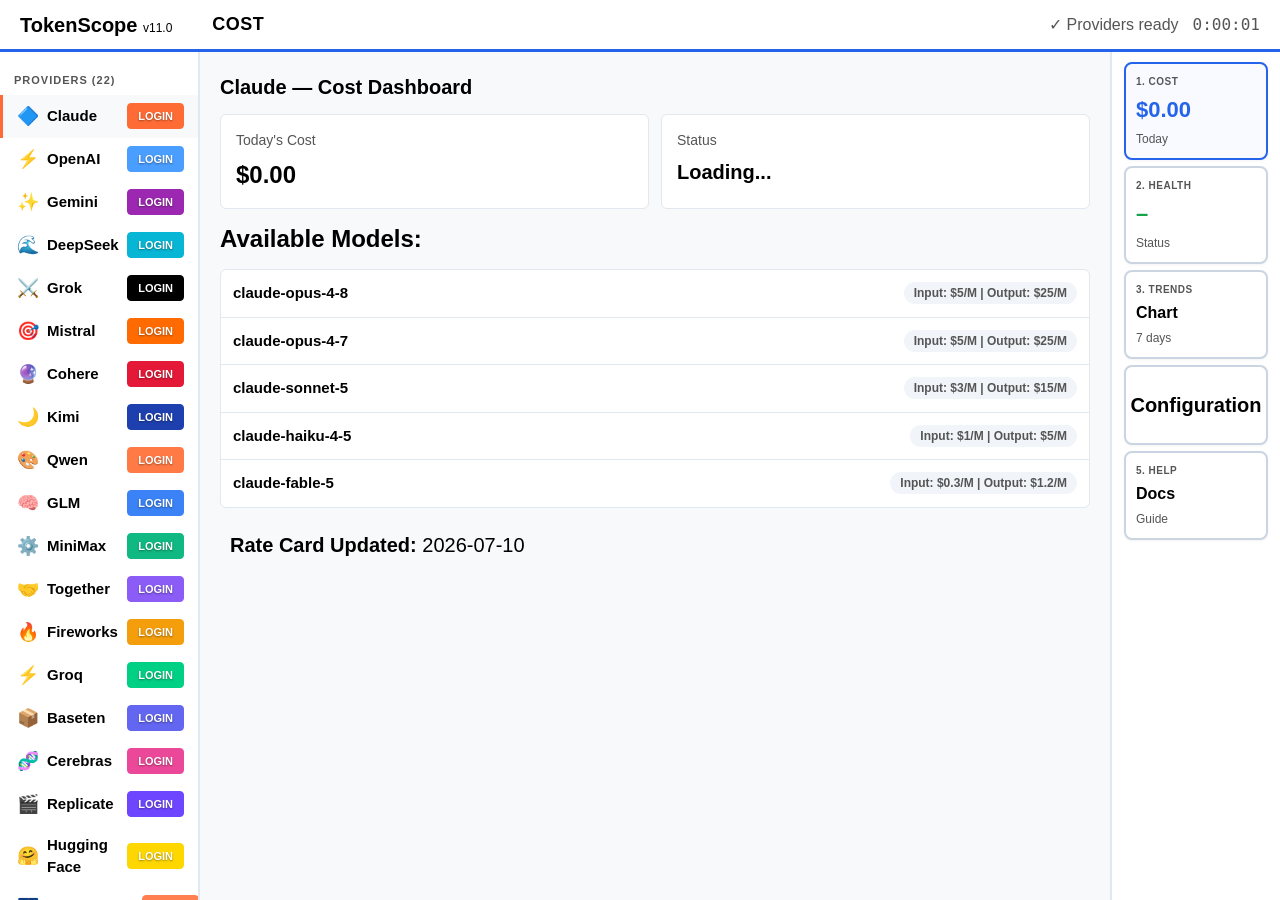
==== commit 6b13bbdf: "fix: use relative API base URL instead of hardcoded localhost - Changed API_BASE from 'http://localh" ====
--- a/TokenScope-v11.0.html
+++ b/TokenScope-v11.0.html
@@ -221,7 +221,7 @@
 
 var state = {provider:'claude',card:1,sycophancy:2,brevity:2,creativity:2,formality:2,depth:2,structure:2,certainty:2,citations:2};
 var costData = {};
-var API_BASE = 'http://localhost:5000/api';
+var API_BASE = '/api';
 var currentModalProvider = null;
 
 function vaultGet(k) {try{return localStorage.getItem('ts_'+k)||'';}catch(e){return '';}}
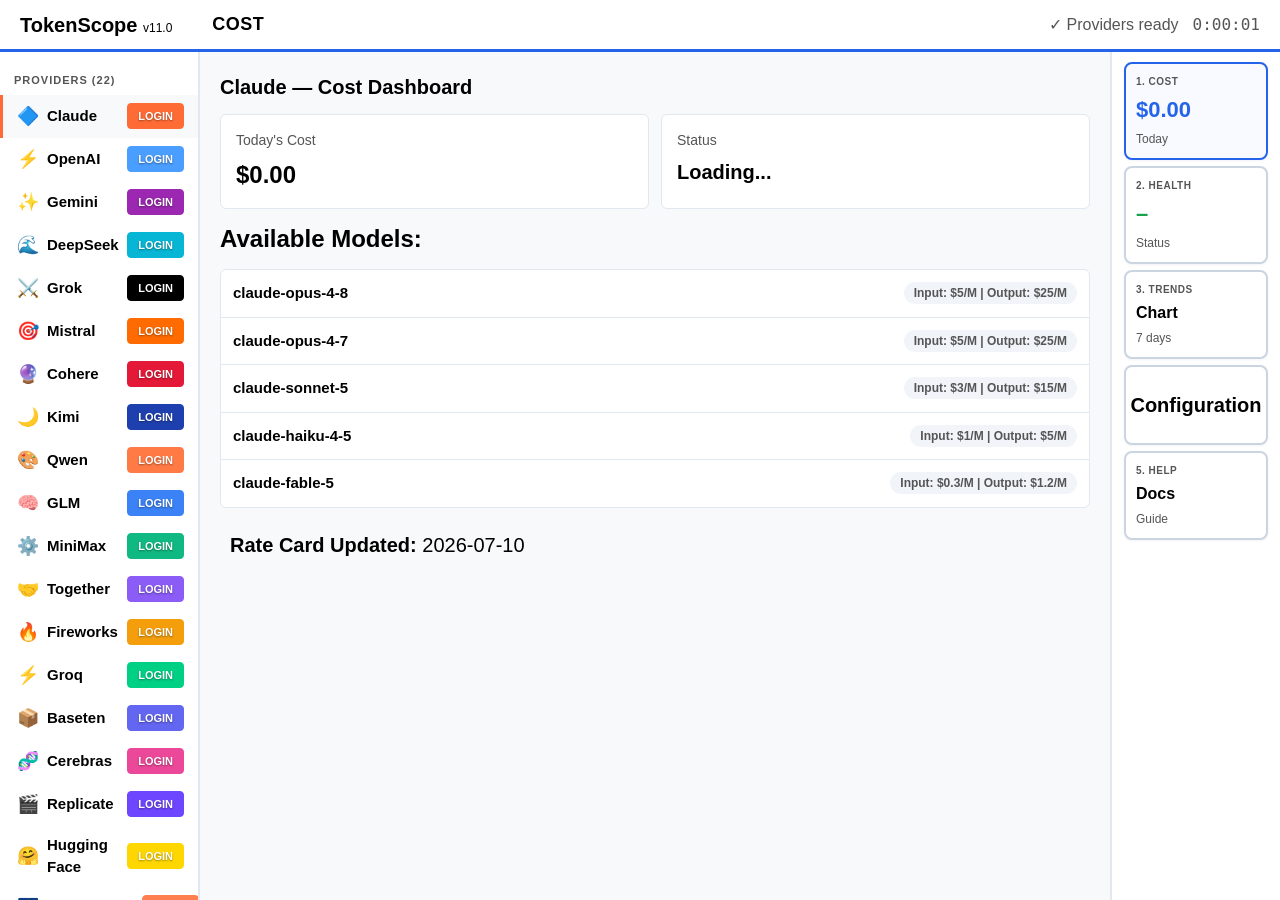
==== commit 7eb62a4c: "feat: add real-time session metrics monitoring to Card 2 (HEALTH) - Display session start time and d" ====
--- a/TokenScope-v11.0.html
+++ b/TokenScope-v11.0.html
@@ -223,6 +223,9 @@
 var costData = {};
 var API_BASE = '/api';
 var currentModalProvider = null;
+var sessionStart = new Date();
+var sessionDataPoints = 0;
+var sessionLastUpdate = null;
 
 function vaultGet(k) {try{return localStorage.getItem('ts_'+k)||'';}catch(e){return '';}}
 function vaultSet(k,v) {try{localStorage.setItem('ts_'+k,v);}catch(e){}}
@@ -236,6 +239,7 @@
         .then(function(r) { return r.ok?r.json():Promise.reject('HTTP '+r.status); })
         .then(function(data) {
             costData[provider] = data.costs||[];
+            sessionLastUpdate = new Date();
             return costData[provider];
         })
         .catch(function(e) {
@@ -247,6 +251,54 @@
 function loadAllProviderCosts() {
     var providers = Object.keys(PROVIDERS);
     return Promise.all(providers.map(fetchProviderCosts));
+}
+
+function updateSessionMetrics() {
+    // Session start time
+    var startStr = sessionStart.toLocaleTimeString()+' — '+sessionStart.toLocaleDateString();
+    var el = document.getElementById('session-time');
+    if (el) el.textContent = startStr;
+
+    // Elapsed time
+    var now = new Date();
+    var elapsed = Math.floor((now - sessionStart) / 1000);
+    var mins = Math.floor(elapsed / 60);
+    var secs = elapsed % 60;
+    var elapsedStr = mins + ':' + (secs<10?'0':'') + secs;
+    var elEl = document.getElementById('elapsed-time');
+    if (elEl) elEl.textContent = elapsedStr;
+
+    // Count data points and total tokens
+    var totalPoints = 0;
+    var totalTokens = 0;
+    var providersWithData = 0;
+    for (var provider in costData) {
+        var data = costData[provider] || [];
+        if (data.length > 0) {
+            providersWithData++;
+            totalPoints += data.length;
+            for (var i = 0; i < data.length; i++) {
+                var d = data[i];
+                if (d && d.input_tokens) totalTokens += d.input_tokens;
+                if (d && d.output_tokens) totalTokens += d.output_tokens;
+            }
+        }
+    }
+
+    var dpEl = document.getElementById('data-points');
+    if (dpEl) dpEl.textContent = totalPoints;
+
+    var apEl = document.getElementById('active-providers');
+    if (apEl) apEl.textContent = providersWithData;
+
+    var ttEl = document.getElementById('total-tokens');
+    if (ttEl) ttEl.textContent = totalTokens.toLocaleString();
+
+    var luEl = document.getElementById('last-update');
+    if (luEl && sessionLastUpdate) {
+        var luStr = sessionLastUpdate.toLocaleTimeString();
+        luEl.textContent = luStr;
+    }
 }
 
 function renderSidebar() {
@@ -385,15 +437,17 @@
         }
         document.getElementById('models-list').innerHTML = modelHtml;
     } else if (num === 2) {
-        var html = '<div class="section"><div class="section-title">Health Signals</div>';
+        var html = '<div class="section"><div class="section-title">Session Metrics</div>';
         html += '<div class="data-grid">';
-        html += '<div class="data-cell"><div class="data-label">Total Tokens</div><div class="data-value" style="font-size:28px;">0</div><div class="data-sub" style="font-size:12px;color:#666;margin-top:4px;">Input + Output</div></div>';
-        html += '<div class="data-cell"><div class="data-label">Days of Data</div><div class="data-value" style="font-size:28px;">0/120</div><div class="data-sub" style="font-size:12px;color:#666;margin-top:4px;">Claude</div></div>';
-        html += '<div class="data-cell"><div class="data-label">APIs Connected</div><div class="data-value" style="font-size:28px;">1</div><div class="data-sub" style="font-size:12px;color:#666;margin-top:4px;">Active</div></div>';
-        html += '<div class="data-cell"><div class="data-label">Last Sync</div><div class="data-value" style="font-size:18px;">Just now</div><div class="data-sub" style="font-size:12px;color:#666;margin-top:4px;">Real-time</div></div>';
+        html += '<div class="data-cell"><div class="data-label">Session Started</div><div class="data-value small" id="session-time" style="font-size:14px;font-family:monospace;">—</div></div>';
+        html += '<div class="data-cell"><div class="data-label">Elapsed Time</div><div class="data-value" id="elapsed-time" style="font-size:24px;">0:00</div></div>';
+        html += '<div class="data-cell"><div class="data-label">Data Points Fetched</div><div class="data-value" id="data-points">0</div></div>';
+        html += '<div class="data-cell"><div class="data-label">Providers with Data</div><div class="data-value" id="active-providers">0</div></div>';
+        html += '<div class="data-cell"><div class="data-label">Total Tokens</div><div class="data-value" id="total-tokens">0</div></div>';
+        html += '<div class="data-cell"><div class="data-label">Last Update</div><div class="data-value small" id="last-update" style="font-size:14px;">—</div></div>';
         html += '</div>';
-        html += '<div class="signal-row"><div><div class="signal-label">Provider Status</div><div class="signal-detail">Connected and streaming</div></div><div class="signal-badge ok">ONLINE</div></div>';
         centre.innerHTML = html;
+        updateSessionMetrics();
     } else if (num === 3) {
         centre.innerHTML = '<div class="section"><div class="section-title">7-Day Trends</div><div style="padding:30px;text-align:center;color:var(--muted);font-size:16px;">Chart rendering — '+data.length+' data points available</div></div>';
     } else if (num === 4) {
@@ -738,6 +792,7 @@
         var m = Math.floor((elapsed%3600)/60);
         var s = elapsed%60;
         document.getElementById('tmr').textContent = h+':'+String(m).padStart(2,'0')+':'+String(s).padStart(2,'0');
+        updateSessionMetrics();
     },1000);
 }
 
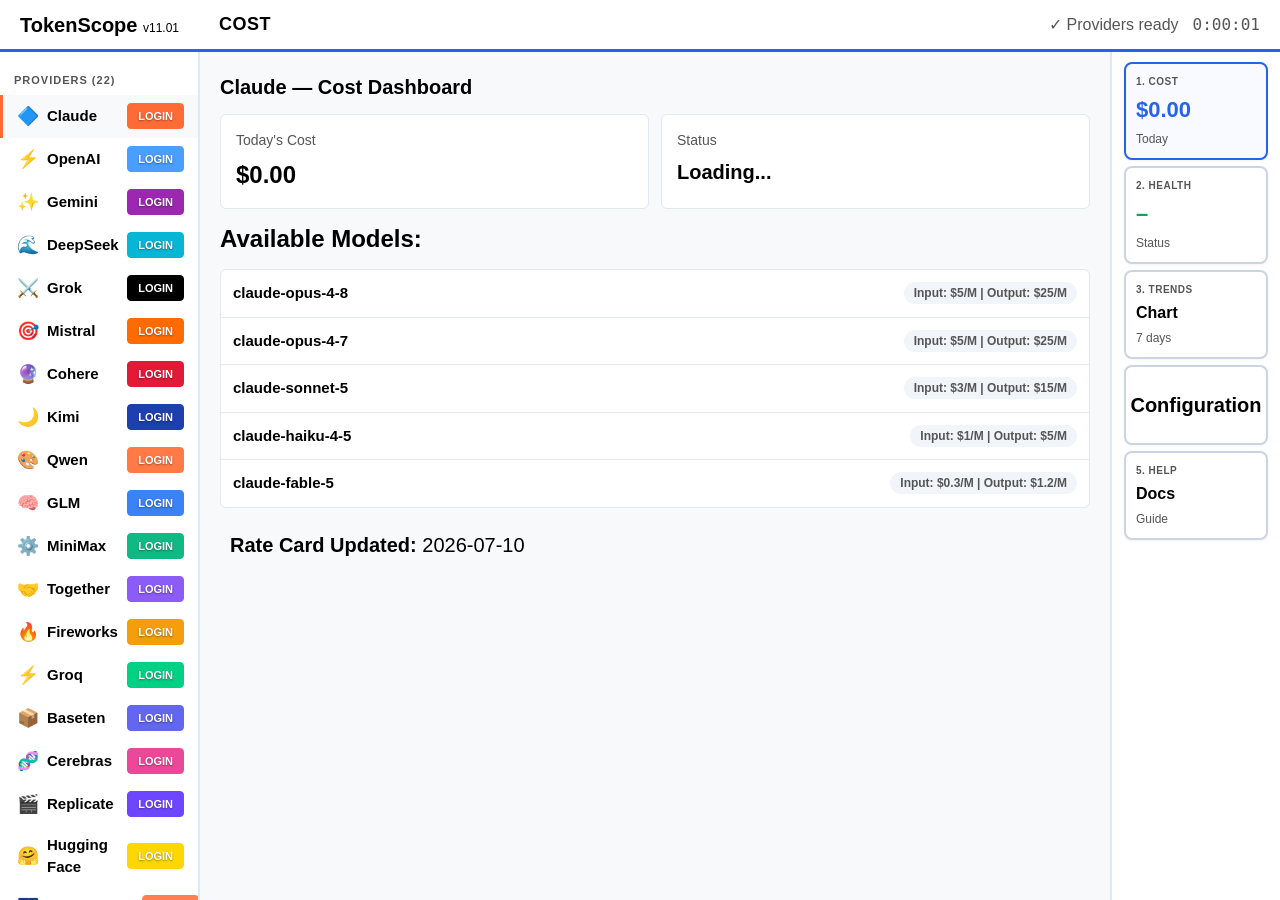
==== commit 5fc6a2f1: "release: v11.01 — bug fixes and real-time monitoring v11.01 updates: - Fixed backend port configurat" ====
--- a/TokenScope-v11.0.html
+++ b/TokenScope-v11.0.html
@@ -3,7 +3,7 @@
 <head>
 <meta charset="UTF-8">
 <meta name="viewport" content="width=device-width, initial-scale=1.0">
-<title>TokenScope v11.0</title>
+<title>TokenScope v11.01</title>
 <style>
 *{box-sizing:border-box;margin:0;padding:0}
 body{font-family:-apple-system,BlinkMacSystemFont,'Segoe UI',Roboto,sans-serif;background:#F8F9FA;color:#000;display:flex;flex-direction:column;height:100vh;overflow:hidden;line-height:1.5}
@@ -93,7 +93,7 @@
 
 <div class="topbar">
     <div class="topbar-left">
-        <div class="topbar-logo">TokenScope <span style="font-size:12px;font-weight:400;">v11.0</span></div>
+        <div class="topbar-logo">TokenScope <span style="font-size:12px;font-weight:400;">v11.01</span></div>
         <div class="topbar-selection" id="selectionTitle">CONFIGURATION</div>
     </div>
     <div class="topbar-right">
@@ -166,7 +166,7 @@
 </div>
 
 <script>
-// ===== TOKENSCOPE v11.0 - 16 PROVIDERS =====
+// ===== TOKENSCOPE v11.01 - 16 PROVIDERS =====
 // Per-model 120-day cost tracking
 
 var PROVIDERS = {
@@ -460,7 +460,7 @@
         centre.innerHTML = html;
         showCard4Tab(1);
     } else if (num === 5) {
-        centre.innerHTML = '<div class="section"><div class="section-title">Help & Documentation</div><div class="notice"><strong>TokenScope v11.0 (2026-07-10)</strong><br><br><strong>Card 1:</strong> Cost Dashboard — all available models with rate cards<br><strong>Card 2:</strong> Health Signals — provider status and real-time monitoring<br><strong>Card 3:</strong> 7-day trend chart of costs<br><strong>Card 4:</strong> Config dials — sycophancy (0-4) and brevity (0-4)<br><strong>Card 5:</strong> This help guide<br><br>All API keys stay in your browser only. Never transmitted to our server.</div></div>';
+        centre.innerHTML = '<div class="section"><div class="section-title">Help & Documentation</div><div class="notice"><strong>TokenScope v11.01 (2026-07-10)</strong><br><br><strong>Card 1:</strong> Cost Dashboard — all available models with rate cards<br><strong>Card 2:</strong> Health Signals — provider status and real-time monitoring<br><strong>Card 3:</strong> 7-day trend chart of costs<br><strong>Card 4:</strong> Config dials — sycophancy (0-4) and brevity (0-4)<br><strong>Card 5:</strong> This help guide<br><br>All API keys stay in your browser only. Never transmitted to our server.</div></div>';
     }
 }
 
@@ -805,7 +805,7 @@
 }
 
 function init() {
-    console.log('TokenScope v11.0 initializing...');
+    console.log('TokenScope v11.01 initializing...');
     renderSidebar();
     selectProvider('claude');
     startTimer();
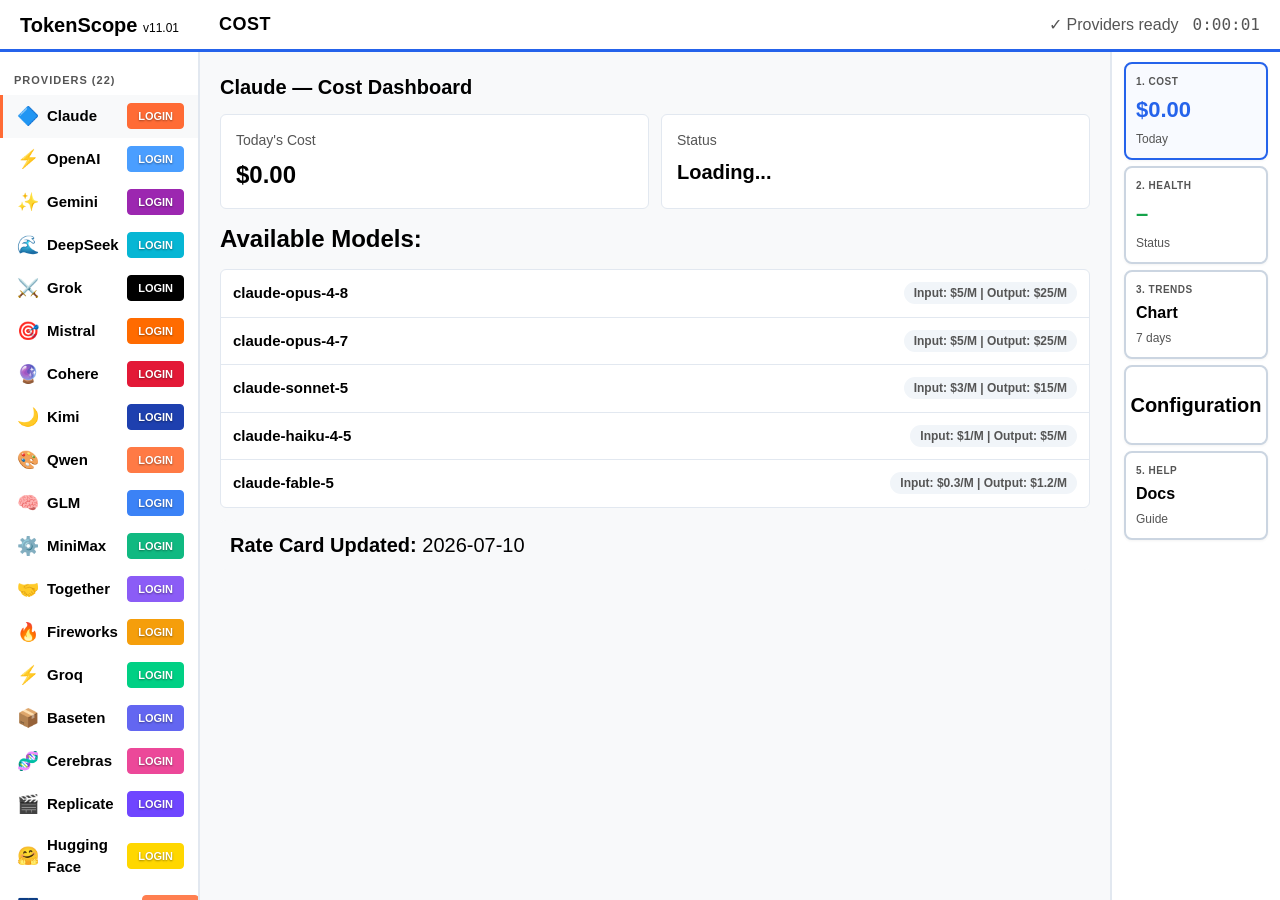
==== commit 13c7cce7: "fix: add visible error handling and logging to Claude data fetch - Add console logging showing fetch" ====
--- a/TokenScope-v11.0.html
+++ b/TokenScope-v11.0.html
@@ -376,9 +376,24 @@
 function fetchProviderData(provider, api_key) {
     // Call backend to fetch historical cost data for this provider
     var url = API_BASE + '/' + provider + '/costs?key=' + encodeURIComponent(api_key);
+    console.log('[FETCH] Starting data fetch for '+provider);
+    console.log('[FETCH] URL: '+url);
+
     fetch(url)
-        .then(r => r.json())
+        .then(r => {
+            console.log('[FETCH] Response status: '+r.status);
+            return r.json();
+        })
         .then(data => {
+            console.log('[FETCH] Response data:', data);
+            sessionLastUpdate = new Date();
+
+            if (data.error) {
+                console.error('[FETCH] API error for '+provider+': '+data.error);
+                alert(provider+' data fetch failed:\n'+data.error);
+                return;
+            }
+
             if (data.costs && data.costs.length > 0) {
                 // Store in COST_DATA
                 if (!COST_DATA[provider]) COST_DATA[provider] = {};
@@ -394,10 +409,19 @@
                         timestamp: new Date().toISOString()
                     };
                 });
-                console.log('Data fetched for '+provider+': '+data.costs.length+' entries');
+                console.log('[FETCH] SUCCESS: '+provider+' — '+data.costs.length+' data points stored');
+                updateSessionMetrics();
+            } else {
+                console.warn('[FETCH] No data returned for '+provider+' (empty response)');
+                updateSessionMetrics();
             }
         })
-        .catch(e => console.error('Failed to fetch '+provider+' data:', e));
+        .catch(e => {
+            console.error('[FETCH] Network error for '+provider+':', e);
+            alert('Failed to fetch '+provider+' data:\n'+e.message);
+            sessionLastUpdate = new Date();
+            updateSessionMetrics();
+        });
 }
 
 function showCard(num) {
